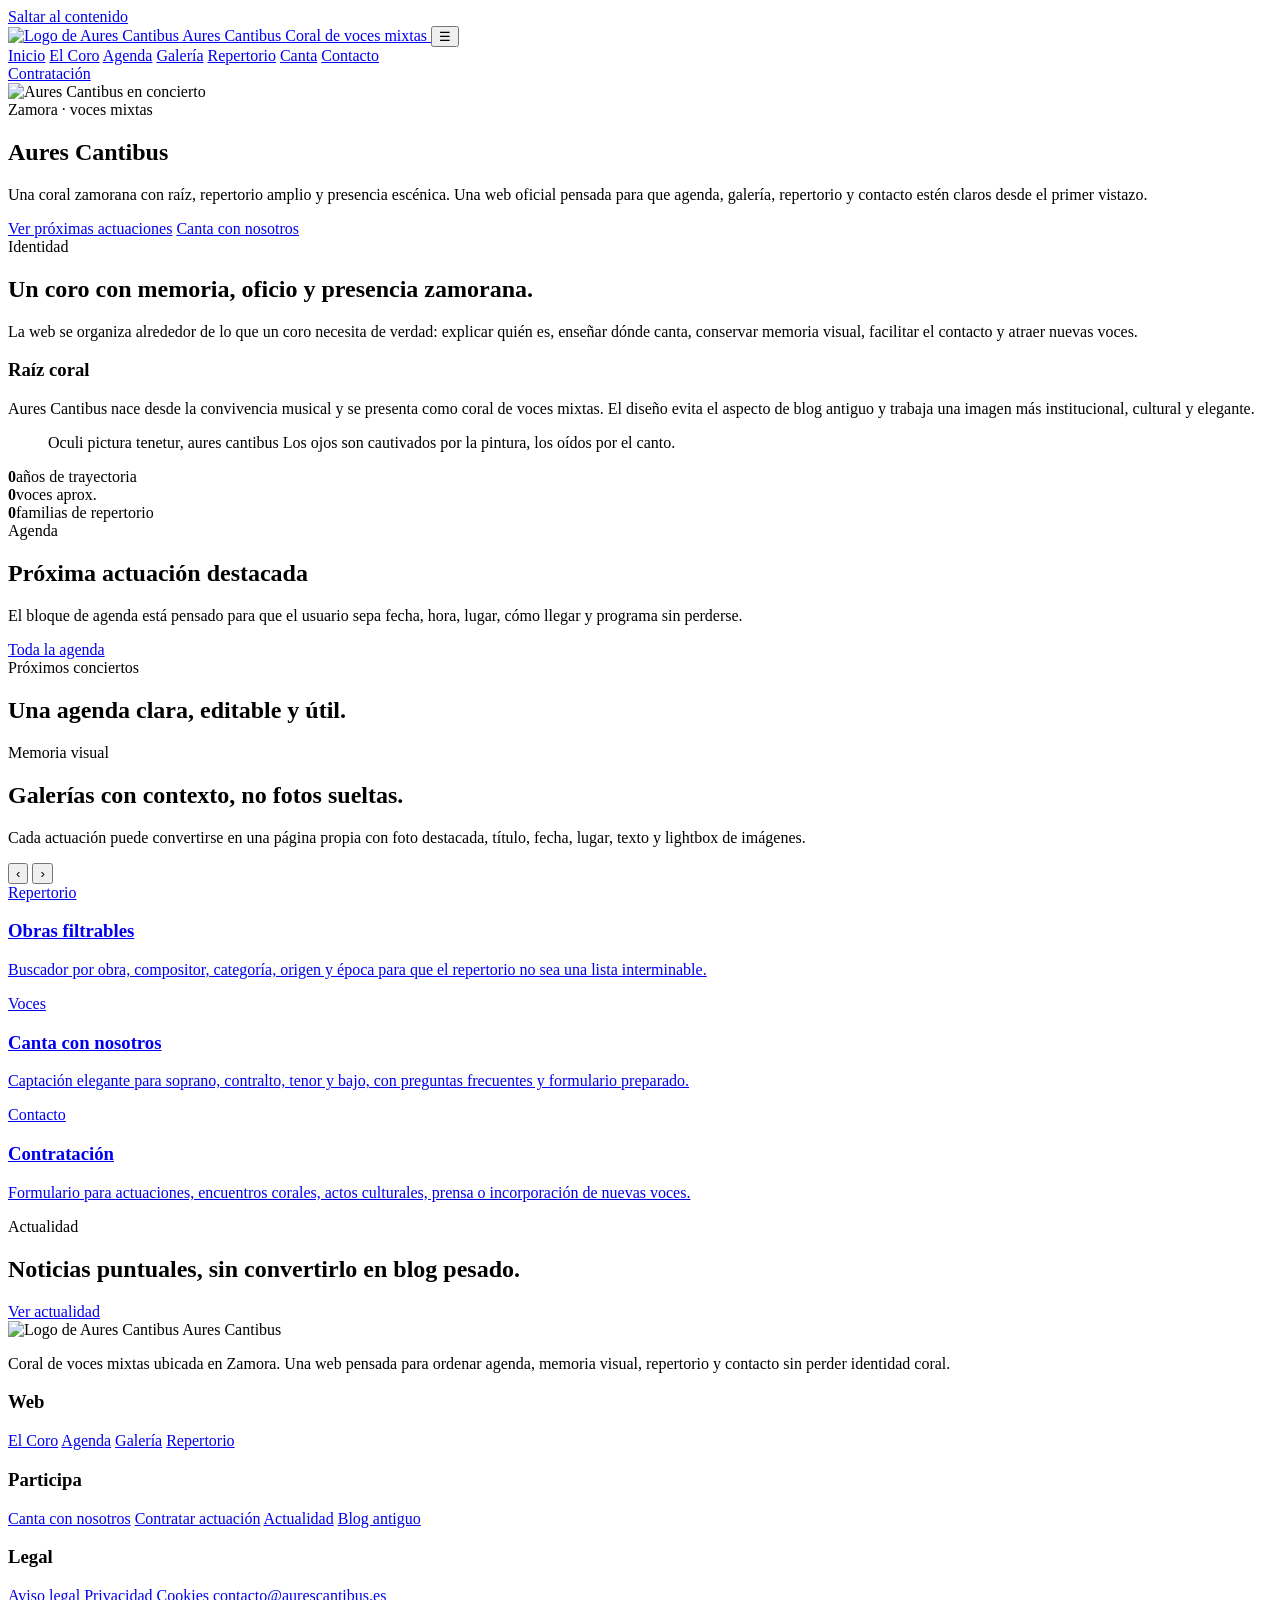
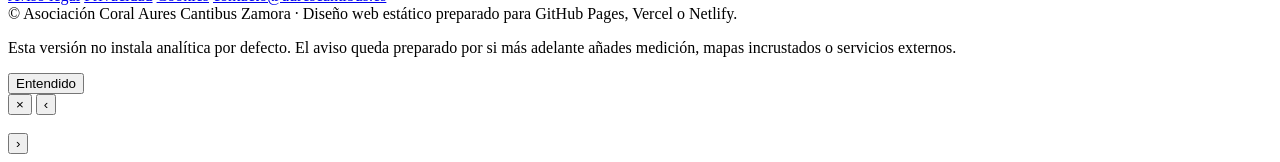
==== index.html @ 497d8a92 "Add files via upload First version" ====
<!doctype html>
<html lang="es">
<head>
  <meta charset="utf-8">
  <meta name="viewport" content="width=device-width, initial-scale=1">
  <title>Aures Cantibus · Coral de voces mixtas en Zamora</title>
  <meta name="description" content="Web oficial de Aures Cantibus, coral de voces mixtas ubicada en Zamora: agenda, galería, repertorio, contacto y nuevas voces.">
  <meta name="theme-color" content="#11100d">
  <meta property="og:title" content="Aures Cantibus · Coral de voces mixtas en Zamora">
  <meta property="og:description" content="Web oficial de Aures Cantibus, coral de voces mixtas ubicada en Zamora: agenda, galería, repertorio, contacto y nuevas voces.">
  <meta property="og:type" content="website">
  <meta property="og:image" content="assets/img/hero-coro.jpg">
  <link rel="icon" href="assets/img/favicon.png">
  <link rel="preconnect" href="https://fonts.googleapis.com">
  <link rel="preconnect" href="https://fonts.gstatic.com" crossorigin>
  <link href="https://fonts.googleapis.com/css2?family=Cormorant+Garamond:wght@500;600;700&family=Inter:wght@400;500;700;800;900&display=swap" rel="stylesheet">
  <link rel="stylesheet" href="assets/css/styles.css">
  
</head>
<body>

<a class="skip-link" href="#main">Saltar al contenido</a>
<header class="site-header ">
  <div class="header-inner">
    <a class="brand" href="index.html" aria-label="Aures Cantibus · Inicio">
      <img class="brand-logo" src="assets/img/logo-aures-cantibus.png" alt="Logo de Aures Cantibus">
      <span>
        <span class="brand-name">Aures Cantibus</span>
        <span class="brand-subtitle">Coral de voces mixtas</span>
      </span>
    </a>
    <button class="nav-toggle" type="button" aria-label="Abrir menú" aria-expanded="false">☰</button>
    <nav class="main-nav" aria-label="Navegación principal">
      <a href="index.html">Inicio</a>
      <a href="el-coro.html">El Coro</a>
      <a href="agenda.html">Agenda</a>
      <a href="galeria.html">Galería</a>
      <a href="repertorio.html">Repertorio</a>
      <a href="canta.html">Canta</a>
      <a href="contacto.html">Contacto</a>
    </nav>
    <a class="header-cta" href="contacto.html">Contratación</a>
  </div>
</header>


<main id="main">
  <section class="home-hero" aria-labelledby="home-title">
    <div class="hero-bg"><img src="assets/img/hero-coro.jpg" alt="Aures Cantibus en concierto"></div>
    <div class="staff-lines" aria-hidden="true"></div>
    <div class="hero-content">
      <span class="hero-kicker">Zamora · voces mixtas</span>
      <h1 class="hero-title" id="home-title">Aures Cantibus</h1>
      <p class="hero-lead">Una coral zamorana con raíz, repertorio amplio y presencia escénica. Una web oficial pensada para que agenda, galería, repertorio y contacto estén claros desde el primer vistazo.</p>
      <div class="hero-actions">
        <a class="btn btn-primary" href="agenda.html">Ver próximas actuaciones</a>
        <a class="btn btn-secondary" href="canta.html">Canta con nosotros</a>
      </div>
    </div>
    <aside class="hero-panel" id="next-event-panel" aria-label="Próxima actuación"></aside>
  </section>

  <section class="section">
    <div class="section-head reveal">
      <div>
        <span class="section-kicker">Identidad</span>
        <h2 class="section-title">Un coro con memoria, oficio y presencia zamorana.</h2>
        <p class="section-lead">La web se organiza alrededor de lo que un coro necesita de verdad: explicar quién es, enseñar dónde canta, conservar memoria visual, facilitar el contacto y atraer nuevas voces.</p>
      </div>
    </div>
    <div class="grid grid-2">
      <div class="card card-pad reveal">
        <h3>Raíz coral</h3>
        <p>Aures Cantibus nace desde la convivencia musical y se presenta como coral de voces mixtas. El diseño evita el aspecto de blog antiguo y trabaja una imagen más institucional, cultural y elegante.</p>
      </div>
      <div class="quote-band reveal">
        <blockquote>
          <span class="latin">Oculi pictura tenetur, aures cantibus</span>
          <span class="translation">Los ojos son cautivados por la pintura, los oídos por el canto.</span>
        </blockquote>
      </div>
    </div>
    <div class="stats reveal" aria-label="Datos destacados">
      <div class="stat"><strong data-count="25" data-prefix="+">0</strong><span>años de trayectoria</span></div>
      <div class="stat"><strong data-count="40">0</strong><span>voces aprox.</span></div>
      <div class="stat"><strong data-count="5">0</strong><span>familias de repertorio</span></div>
    </div>
  </section>

  <section class="section-dark">
    <div class="section">
      <div class="section-head reveal">
        <div>
          <span class="section-kicker">Agenda</span>
          <h2 class="section-title">Próxima actuación destacada</h2>
          <p class="section-lead">El bloque de agenda está pensado para que el usuario sepa fecha, hora, lugar, cómo llegar y programa sin perderse.</p>
        </div>
        <a class="btn btn-secondary" href="agenda.html">Toda la agenda</a>
      </div>
      <article class="card feature-event reveal" id="home-feature-event"></article>
    </div>
  </section>

  <section class="section">
    <div class="section-head reveal">
      <div>
        <span class="section-kicker">Próximos conciertos</span>
        <h2 class="section-title">Una agenda clara, editable y útil.</h2>
      </div>
    </div>
    <div class="grid grid-2" id="events-home"></div>
  </section>

  <section class="section section-tight">
    <div class="section-head reveal">
      <div>
        <span class="section-kicker">Memoria visual</span>
        <h2 class="section-title">Galerías con contexto, no fotos sueltas.</h2>
        <p class="section-lead">Cada actuación puede convertirse en una página propia con foto destacada, título, fecha, lugar, texto y lightbox de imágenes.</p>
      </div>
      <div class="carousel-actions">
        <button class="carousel-btn" data-carousel-prev aria-label="Galerías anteriores">‹</button>
        <button class="carousel-btn" data-carousel-next aria-label="Galerías siguientes">›</button>
      </div>
    </div>
    <div class="carousel-shell">
      <div class="carousel-track" id="gallery-home"></div>
    </div>
  </section>

  <section class="section">
    <div class="grid grid-3">
      <a class="card card-pad reveal" href="repertorio.html">
        <span class="card-kicker">Repertorio</span>
        <h3>Obras filtrables</h3>
        <p>Buscador por obra, compositor, categoría, origen y época para que el repertorio no sea una lista interminable.</p>
      </a>
      <a class="card card-pad reveal" href="canta.html">
        <span class="card-kicker">Voces</span>
        <h3>Canta con nosotros</h3>
        <p>Captación elegante para soprano, contralto, tenor y bajo, con preguntas frecuentes y formulario preparado.</p>
      </a>
      <a class="card card-pad reveal" href="contacto.html">
        <span class="card-kicker">Contacto</span>
        <h3>Contratación</h3>
        <p>Formulario para actuaciones, encuentros corales, actos culturales, prensa o incorporación de nuevas voces.</p>
      </a>
    </div>
  </section>

  <section class="section section-tight">
    <div class="section-head reveal">
      <div>
        <span class="section-kicker">Actualidad</span>
        <h2 class="section-title">Noticias puntuales, sin convertirlo en blog pesado.</h2>
      </div>
      <a class="btn btn-line" href="actualidad.html">Ver actualidad</a>
    </div>
    <div class="grid grid-2" id="news-home"></div>
  </section>
</main>


<footer class="site-footer">
  <div class="footer-inner">
    <div class="footer-grid">
      <div class="footer-col">
        <img class="footer-logo" src="assets/img/logo-aures-cantibus.png" alt="Logo de Aures Cantibus">
        <span class="footer-title">Aures Cantibus</span>
        <p class="footer-text">Coral de voces mixtas ubicada en Zamora. Una web pensada para ordenar agenda, memoria visual, repertorio y contacto sin perder identidad coral.</p>
      </div>
      <div class="footer-col">
        <h3>Web</h3>
        <a href="el-coro.html">El Coro</a>
        <a href="agenda.html">Agenda</a>
        <a href="galeria.html">Galería</a>
        <a href="repertorio.html">Repertorio</a>
      </div>
      <div class="footer-col">
        <h3>Participa</h3>
        <a href="canta.html">Canta con nosotros</a>
        <a href="contacto.html">Contratar actuación</a>
        <a href="actualidad.html">Actualidad</a>
        <a href="https://aurescantibuszamora.blogspot.com/" target="_blank" rel="noopener">Blog antiguo</a>
      </div>
      <div class="footer-col">
        <h3>Legal</h3>
        <a href="aviso-legal.html">Aviso legal</a>
        <a href="privacidad.html">Privacidad</a>
        <a href="cookies.html">Cookies</a>
        <a data-contact-email href="mailto:contacto@aurescantibus.es">contacto@aurescantibus.es</a>
      </div>
    </div>
    <div class="footer-bottom">
      <span>© <span data-year></span> <span data-site="legalOwner">Asociación Coral Aures Cantibus</span></span>
      <span>Zamora · Diseño web estático preparado para GitHub Pages, Vercel o Netlify.</span>
    </div>
  </div>
</footer>

<div class="cookie-banner" id="cookie-banner" role="dialog" aria-live="polite" aria-label="Aviso de cookies">
  <p>Esta versión no instala analítica por defecto. El aviso queda preparado por si más adelante añades medición, mapas incrustados o servicios externos.</p>
  <button class="btn btn-small btn-cream" id="cookie-accept" type="button">Entendido</button>
</div>

<div class="lightbox" id="lightbox" aria-hidden="true">
  <button class="lightbox-close" id="lightbox-close" aria-label="Cerrar galería">×</button>
  <button class="lightbox-prev" id="lightbox-prev" aria-label="Foto anterior">‹</button>
  <div>
    <img class="lightbox-img" id="lightbox-img" src="" alt="">
    <div class="lightbox-caption" id="lightbox-caption"></div>
  </div>
  <button class="lightbox-next" id="lightbox-next" aria-label="Foto siguiente">›</button>
</div>
<script src="assets/js/data.js"></script>
<script src="assets/js/main.js"></script>

</body>
</html>
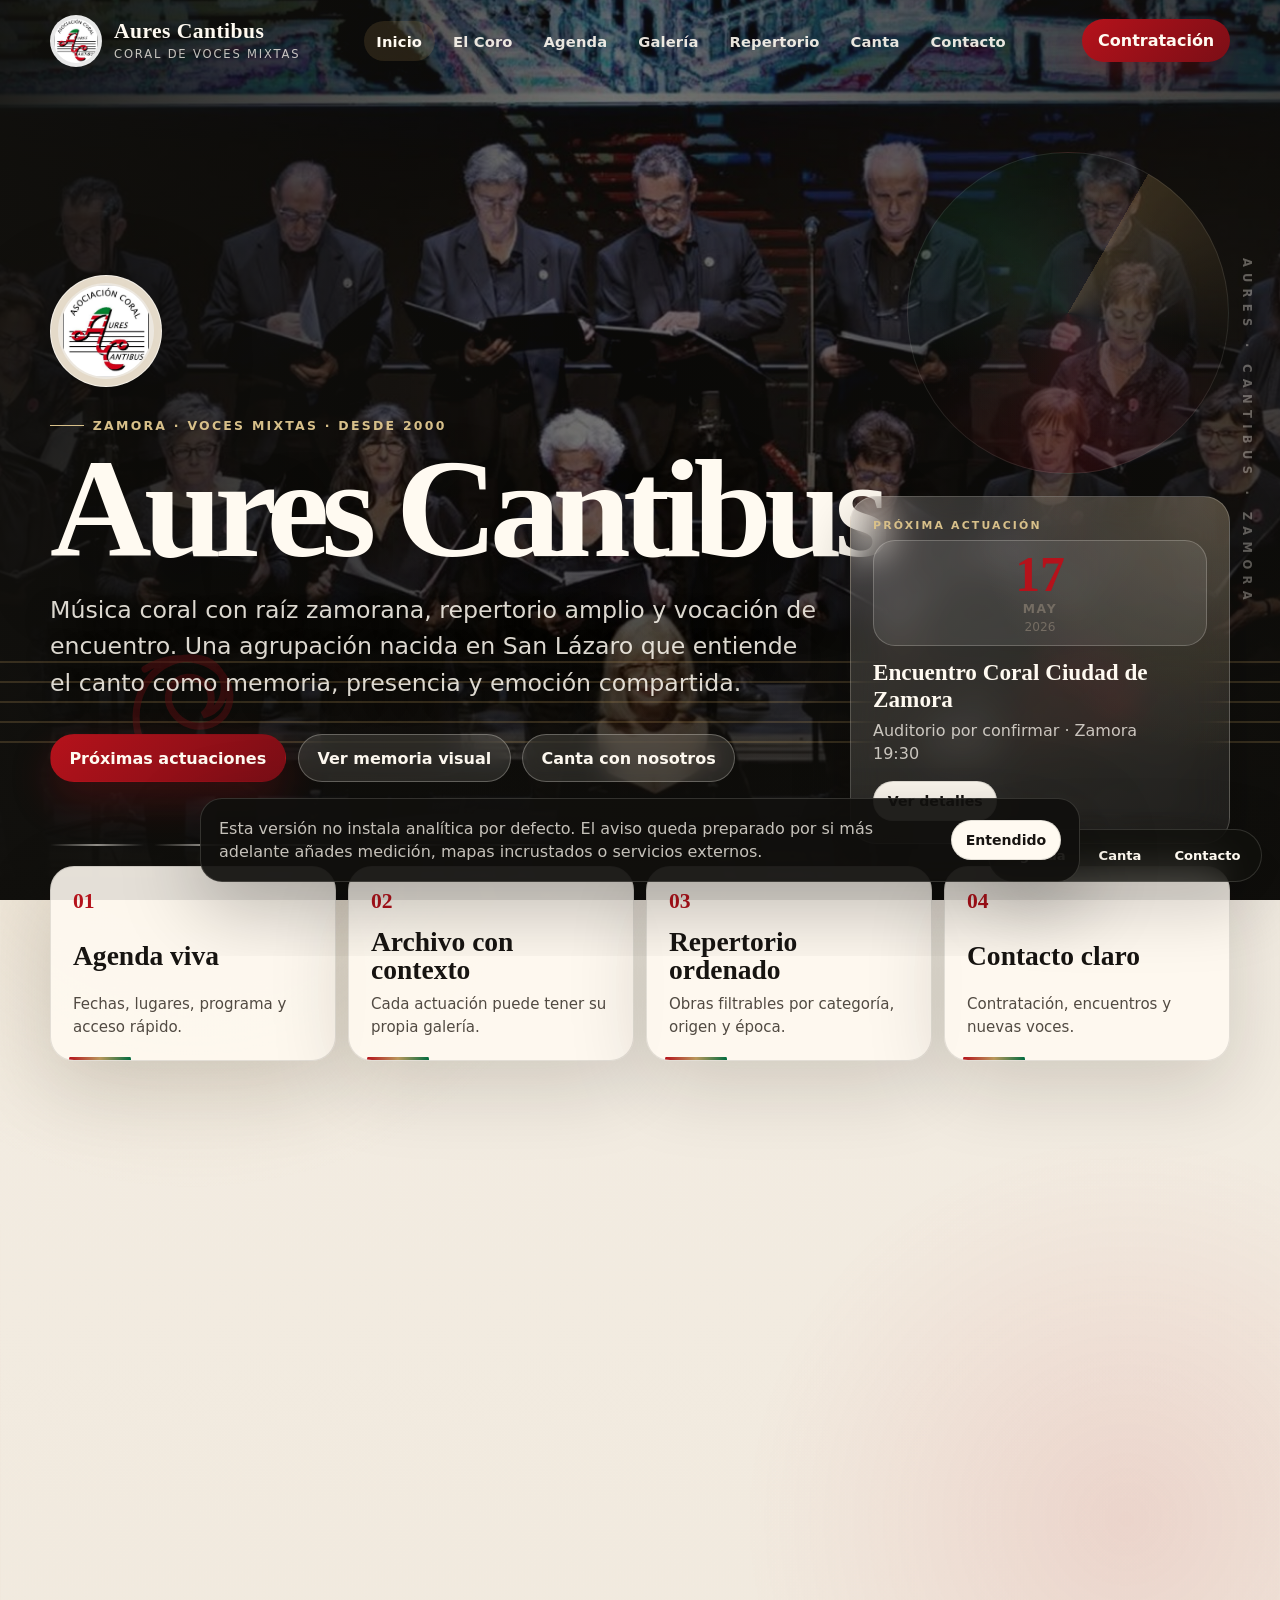
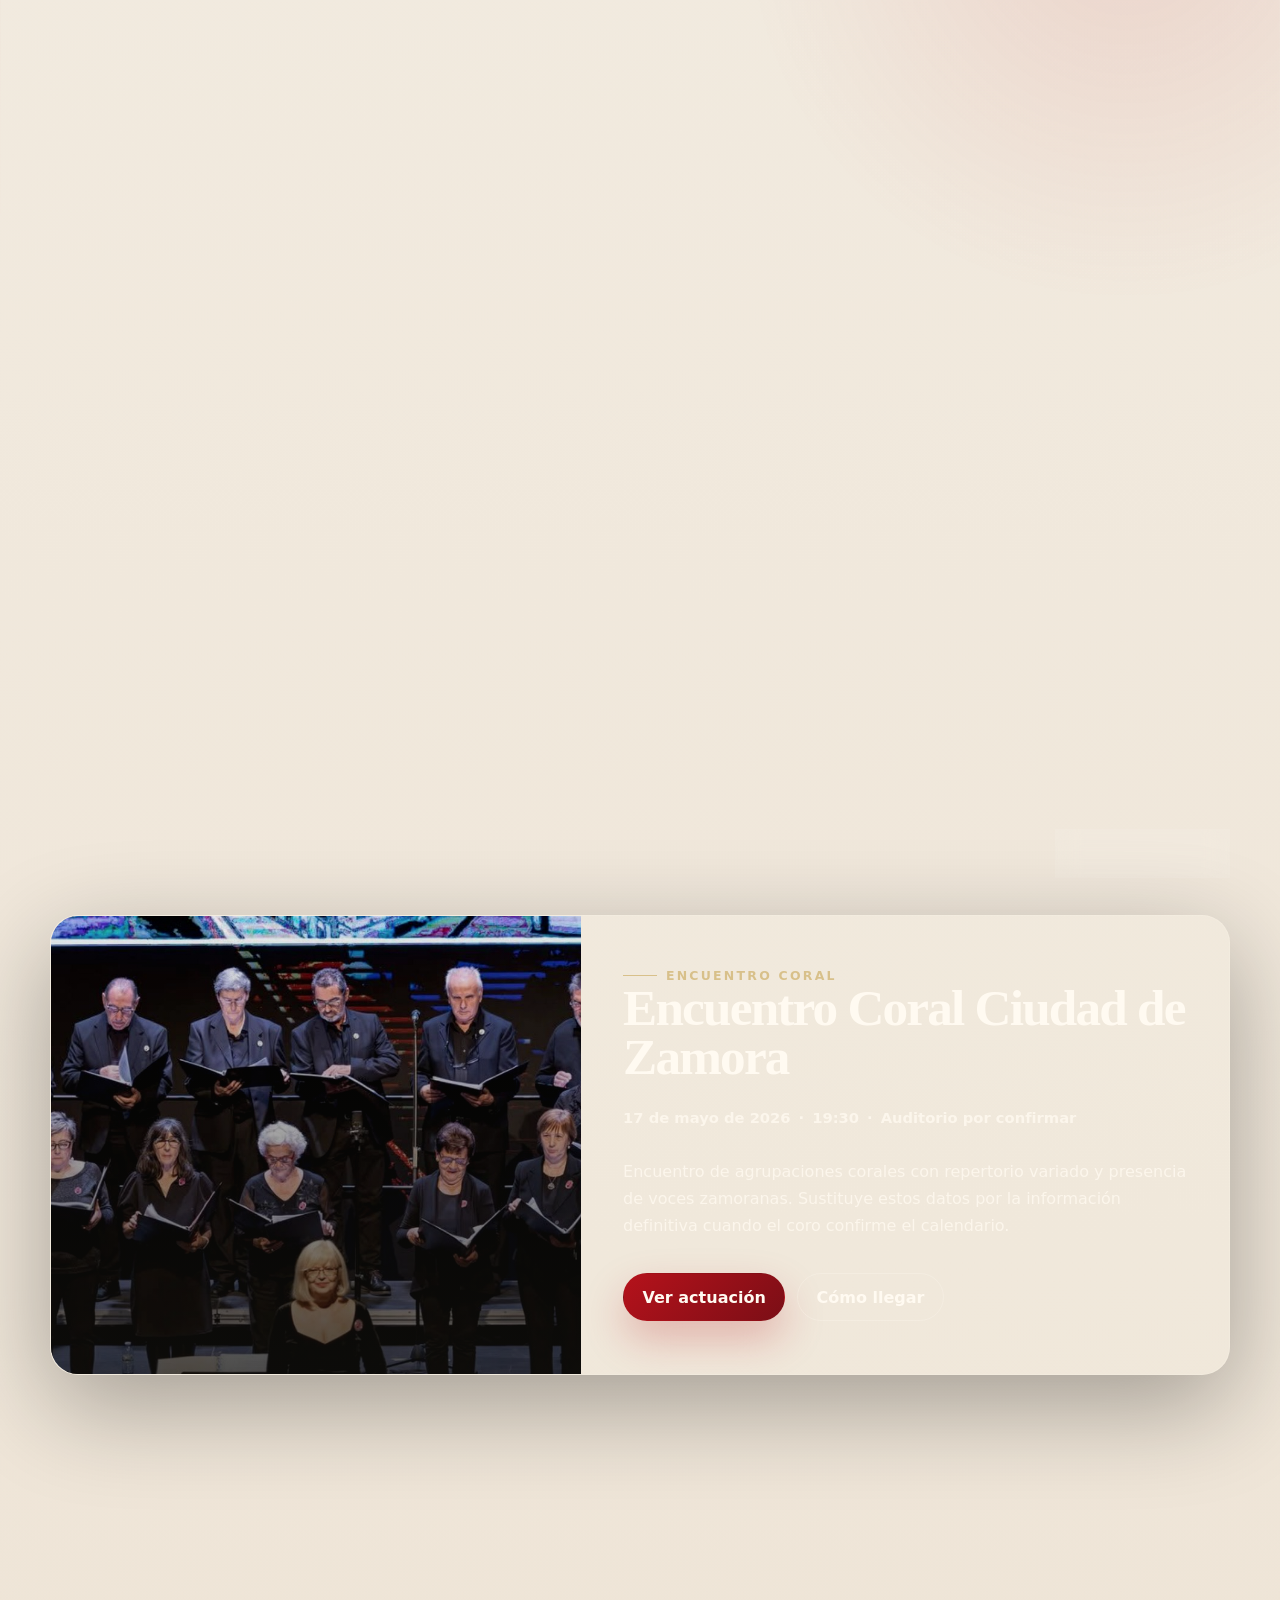
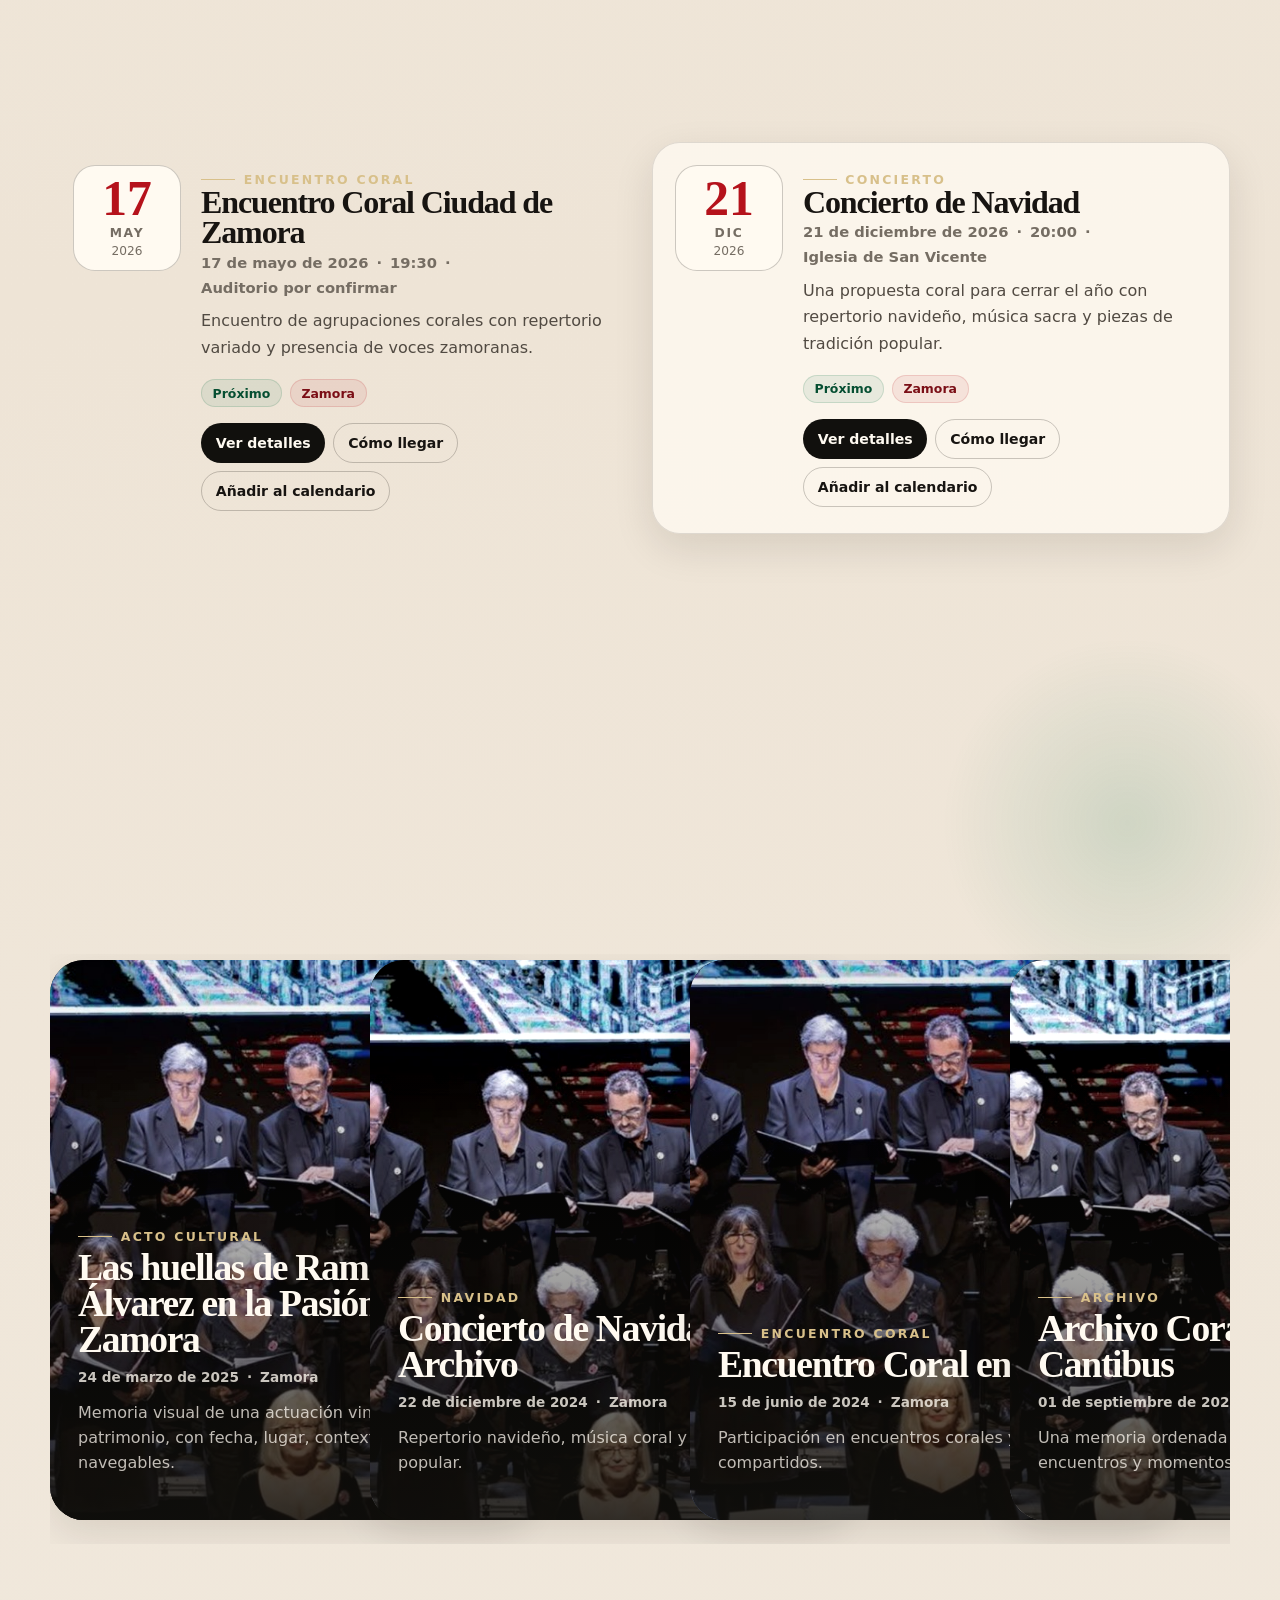
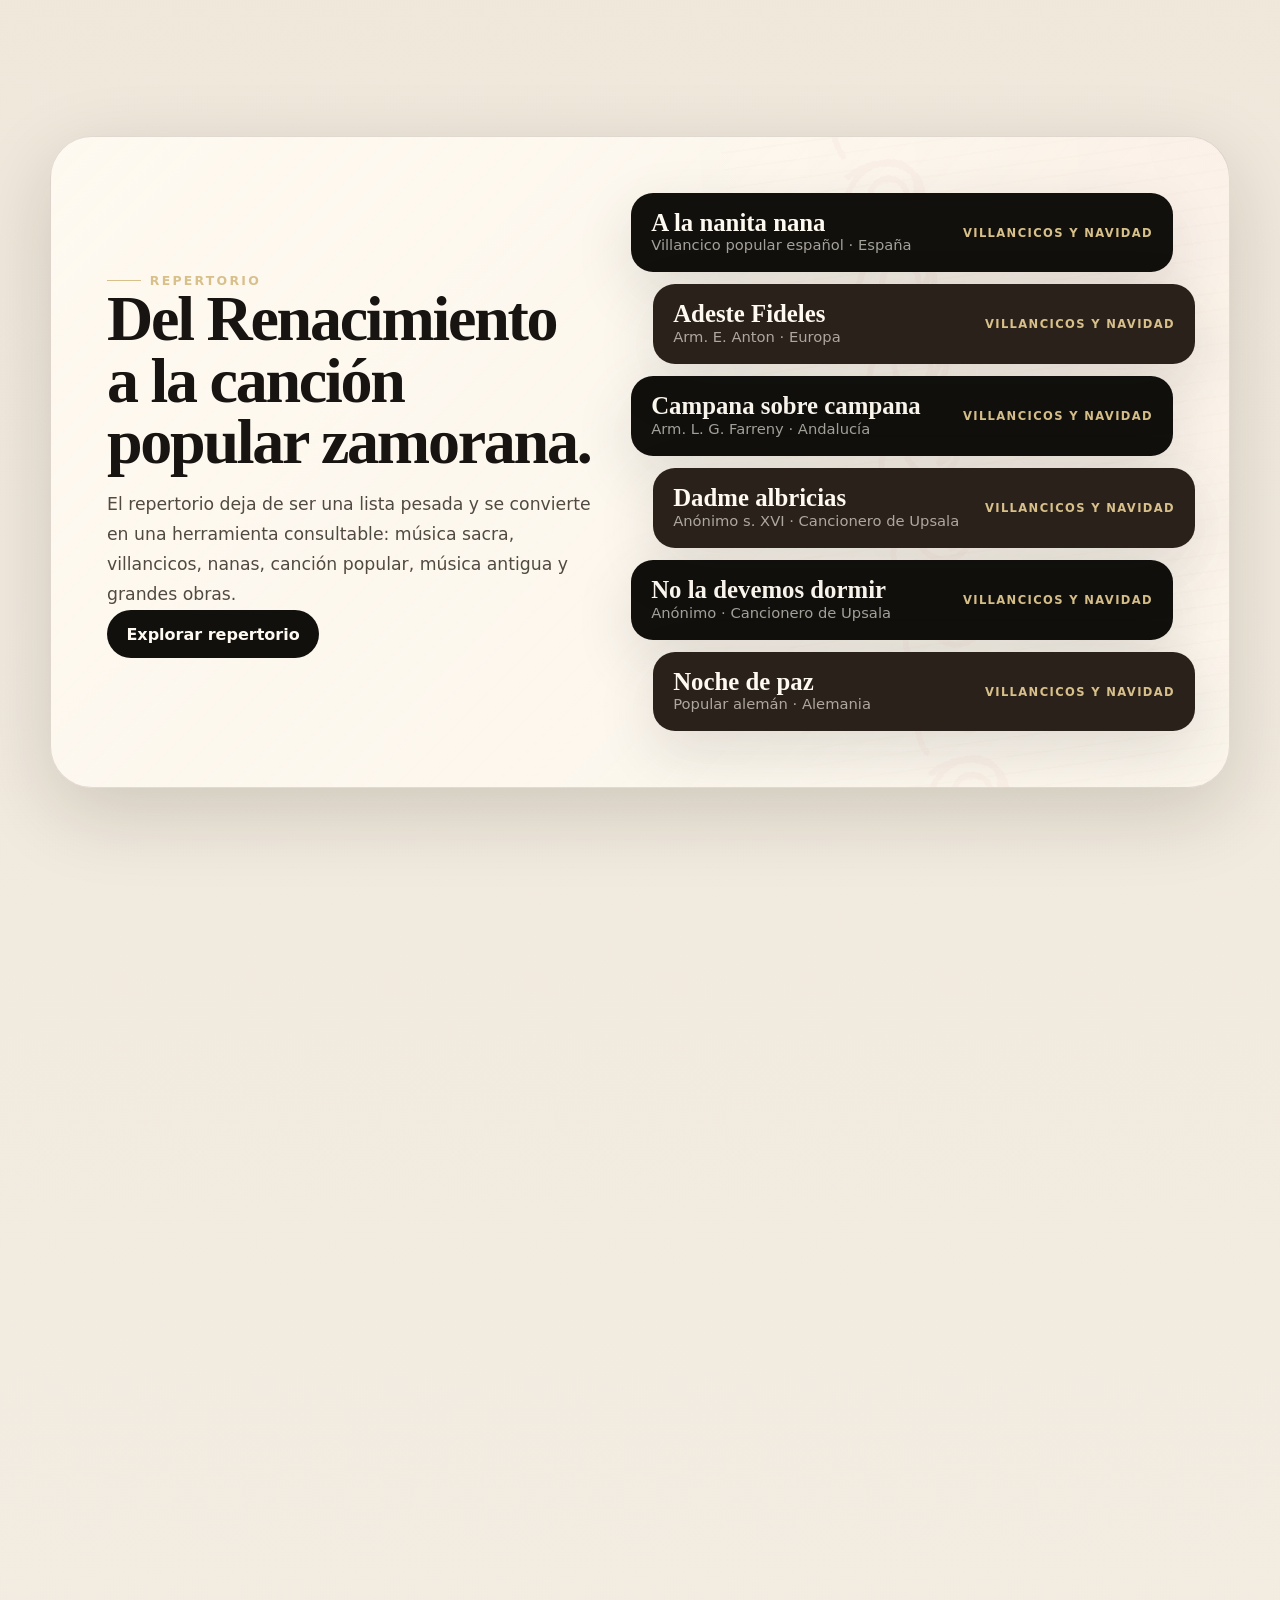
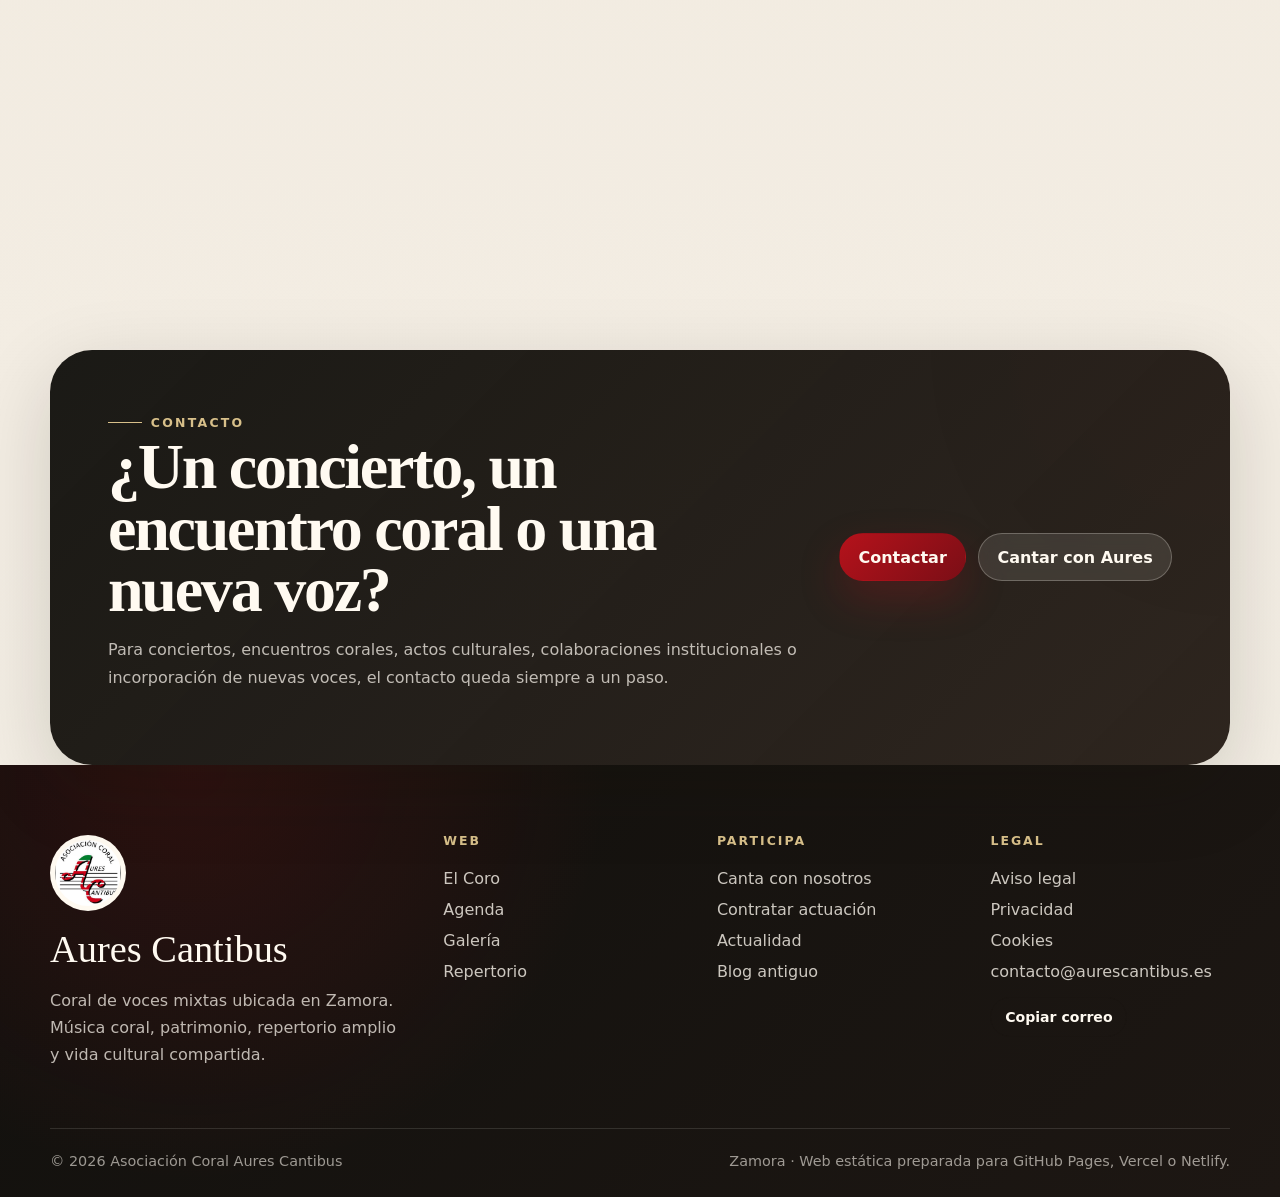
==== commit 7113bfaa: "version2" ====
--- a/index.html
+++ b/index.html
@@ -4,10 +4,10 @@
   <meta charset="utf-8">
   <meta name="viewport" content="width=device-width, initial-scale=1">
   <title>Aures Cantibus · Coral de voces mixtas en Zamora</title>
-  <meta name="description" content="Web oficial de Aures Cantibus, coral de voces mixtas ubicada en Zamora: agenda, galería, repertorio, contacto y nuevas voces.">
+  <meta name="description" content="Web oficial de Aures Cantibus, coral de voces mixtas de Zamora: agenda, galería, repertorio, contacto y nuevas voces.">
   <meta name="theme-color" content="#11100d">
   <meta property="og:title" content="Aures Cantibus · Coral de voces mixtas en Zamora">
-  <meta property="og:description" content="Web oficial de Aures Cantibus, coral de voces mixtas ubicada en Zamora: agenda, galería, repertorio, contacto y nuevas voces.">
+  <meta property="og:description" content="Agenda, galería, repertorio y contacto de Aures Cantibus, coral zamorana de voces mixtas.">
   <meta property="og:type" content="website">
   <meta property="og:image" content="assets/img/hero-coro.jpg">
   <link rel="icon" href="assets/img/favicon.png">
@@ -15,12 +15,14 @@
   <link rel="preconnect" href="https://fonts.gstatic.com" crossorigin>
   <link href="https://fonts.googleapis.com/css2?family=Cormorant+Garamond:wght@500;600;700&family=Inter:wght@400;500;700;800;900&display=swap" rel="stylesheet">
   <link rel="stylesheet" href="assets/css/styles.css">
-  
 </head>
 <body>
 
 <a class="skip-link" href="#main">Saltar al contenido</a>
-<header class="site-header ">
+<div class="scroll-progress" aria-hidden="true"><span></span></div>
+<div class="ambient-spotlight" aria-hidden="true"></div>
+
+<header class="site-header">
   <div class="header-inner">
     <a class="brand" href="index.html" aria-label="Aures Cantibus · Inicio">
       <img class="brand-logo" src="assets/img/logo-aures-cantibus.png" alt="Logo de Aures Cantibus">
@@ -39,127 +41,185 @@
       <a href="canta.html">Canta</a>
       <a href="contacto.html">Contacto</a>
     </nav>
-    <a class="header-cta" href="contacto.html">Contratación</a>
+    <a class="header-cta magnetic" href="contacto.html">Contratación</a>
   </div>
 </header>
 
-
 <main id="main">
-  <section class="home-hero" aria-labelledby="home-title">
+  <section class="home-hero hero-premium" aria-labelledby="home-title">
     <div class="hero-bg"><img src="assets/img/hero-coro.jpg" alt="Aures Cantibus en concierto"></div>
     <div class="staff-lines" aria-hidden="true"></div>
-    <div class="hero-content">
-      <span class="hero-kicker">Zamora · voces mixtas</span>
+    <div class="hero-score-float" aria-hidden="true">
+      <span></span><span></span><span></span><span></span><span></span>
+    </div>
+
+    <div class="hero-content hero-editorial reveal">
+      <div class="hero-seal" aria-hidden="true">
+        <img src="assets/img/logo-aures-cantibus.png" alt="">
+      </div>
+      <span class="hero-kicker">Zamora · voces mixtas · desde 2000</span>
       <h1 class="hero-title" id="home-title">Aures Cantibus</h1>
-      <p class="hero-lead">Una coral zamorana con raíz, repertorio amplio y presencia escénica. Una web oficial pensada para que agenda, galería, repertorio y contacto estén claros desde el primer vistazo.</p>
+      <p class="hero-lead">Música coral con raíz zamorana, repertorio amplio y vocación de encuentro. Una agrupación nacida en San Lázaro que entiende el canto como memoria, presencia y emoción compartida.</p>
       <div class="hero-actions">
-        <a class="btn btn-primary" href="agenda.html">Ver próximas actuaciones</a>
-        <a class="btn btn-secondary" href="canta.html">Canta con nosotros</a>
-      </div>
-    </div>
-    <aside class="hero-panel" id="next-event-panel" aria-label="Próxima actuación"></aside>
-  </section>
-
-  <section class="section">
-    <div class="section-head reveal">
-      <div>
+        <a class="btn btn-primary magnetic" href="agenda.html">Próximas actuaciones</a>
+        <a class="btn btn-secondary magnetic" href="galeria.html">Ver memoria visual</a>
+        <a class="btn btn-secondary magnetic" href="canta.html">Canta con nosotros</a>
+      </div>
+    </div>
+
+    <aside class="hero-panel next-event-premium" id="next-event-panel" aria-label="Próxima actuación"></aside>
+  </section>
+
+  <section class="signal-strip" aria-label="Accesos principales">
+    <a class="signal-card reveal" href="agenda.html">
+      <span class="signal-number">01</span>
+      <strong>Agenda viva</strong>
+      <em>Fechas, lugares, programa y acceso rápido.</em>
+    </a>
+    <a class="signal-card reveal" href="galeria.html">
+      <span class="signal-number">02</span>
+      <strong>Archivo con contexto</strong>
+      <em>Cada actuación puede tener su propia galería.</em>
+    </a>
+    <a class="signal-card reveal" href="repertorio.html">
+      <span class="signal-number">03</span>
+      <strong>Repertorio ordenado</strong>
+      <em>Obras filtrables por categoría, origen y época.</em>
+    </a>
+    <a class="signal-card reveal" href="contacto.html">
+      <span class="signal-number">04</span>
+      <strong>Contacto claro</strong>
+      <em>Contratación, encuentros y nuevas voces.</em>
+    </a>
+  </section>
+
+  <section class="section manifesto-section">
+    <div class="manifesto-grid">
+      <div class="manifesto-copy reveal">
         <span class="section-kicker">Identidad</span>
-        <h2 class="section-title">Un coro con memoria, oficio y presencia zamorana.</h2>
-        <p class="section-lead">La web se organiza alrededor de lo que un coro necesita de verdad: explicar quién es, enseñar dónde canta, conservar memoria visual, facilitar el contacto y atraer nuevas voces.</p>
-      </div>
-    </div>
-    <div class="grid grid-2">
-      <div class="card card-pad reveal">
-        <h3>Raíz coral</h3>
-        <p>Aures Cantibus nace desde la convivencia musical y se presenta como coral de voces mixtas. El diseño evita el aspecto de blog antiguo y trabaja una imagen más institucional, cultural y elegante.</p>
-      </div>
-      <div class="quote-band reveal">
-        <blockquote>
-          <span class="latin">Oculi pictura tenetur, aures cantibus</span>
-          <span class="translation">Los ojos son cautivados por la pintura, los oídos por el canto.</span>
-        </blockquote>
-      </div>
-    </div>
-    <div class="stats reveal" aria-label="Datos destacados">
+        <h2 class="section-title">Un coro que no necesita ruido para tener presencia.</h2>
+        <p class="section-lead">La identidad visual se apoya en una estética de escenario, partitura y patrimonio: tonos oscuros, marfil, rojo coral y dorado envejecido para transmitir una presencia musical sobria, cultural y reconocible.</p>
+        <div class="quote-band quote-band-premium">
+          <blockquote>
+            <span class="latin">Oculi pictura tenetur, aures cantibus</span>
+            <span class="translation">Los ojos son cautivados por la pintura, los oídos por el canto.</span>
+          </blockquote>
+        </div>
+      </div>
+      <div class="manifesto-card reveal">
+        <img src="assets/img/logo-aures-cantibus.png" alt="Logo de Aures Cantibus">
+        <div>
+          <span class="card-kicker">Asociación Coral</span>
+          <h3>Aures Cantibus</h3>
+          <p>Coral de voces mixtas ubicada en la ciudad de Zamora, con trayectoria desde comienzos del año 2000 y repertorio abierto a música sacra, popular, navideña, antigua y grandes obras corales.</p>
+        </div>
+      </div>
+    </div>
+    <div class="stats stats-premium reveal" aria-label="Datos destacados">
       <div class="stat"><strong data-count="25" data-prefix="+">0</strong><span>años de trayectoria</span></div>
       <div class="stat"><strong data-count="40">0</strong><span>voces aprox.</span></div>
-      <div class="stat"><strong data-count="5">0</strong><span>familias de repertorio</span></div>
-    </div>
-  </section>
-
-  <section class="section-dark">
+      <div class="stat"><strong data-count="6">0</strong><span>familias de repertorio</span></div>
+    </div>
+  </section>
+
+  <section class="section-dark section-performance">
     <div class="section">
       <div class="section-head reveal">
         <div>
           <span class="section-kicker">Agenda</span>
-          <h2 class="section-title">Próxima actuación destacada</h2>
-          <p class="section-lead">El bloque de agenda está pensado para que el usuario sepa fecha, hora, lugar, cómo llegar y programa sin perderse.</p>
+          <h2 class="section-title">La próxima cita, tratada como cartel de concierto.</h2>
+          <p class="section-lead">Fecha, hora, lugar, contexto, mapa y calendario. Todo en una pieza visual clara, sin obligar al usuario a buscar la información importante.</p>
         </div>
-        <a class="btn btn-secondary" href="agenda.html">Toda la agenda</a>
-      </div>
-      <article class="card feature-event reveal" id="home-feature-event"></article>
-    </div>
-  </section>
-
-  <section class="section">
+        <a class="btn btn-secondary magnetic" href="agenda.html">Toda la agenda</a>
+      </div>
+      <article class="card feature-event feature-event-premium reveal" id="home-feature-event"></article>
+    </div>
+  </section>
+
+  <section class="section section-tight">
     <div class="section-head reveal">
       <div>
         <span class="section-kicker">Próximos conciertos</span>
-        <h2 class="section-title">Una agenda clara, editable y útil.</h2>
-      </div>
-    </div>
-    <div class="grid grid-2" id="events-home"></div>
-  </section>
-
-  <section class="section section-tight">
+        <h2 class="section-title">Agenda visual, no lista administrativa.</h2>
+      </div>
+    </div>
+    <div class="grid grid-2 event-grid-premium" id="events-home"></div>
+  </section>
+
+  <section class="section gallery-stage">
     <div class="section-head reveal">
       <div>
         <span class="section-kicker">Memoria visual</span>
-        <h2 class="section-title">Galerías con contexto, no fotos sueltas.</h2>
-        <p class="section-lead">Cada actuación puede convertirse en una página propia con foto destacada, título, fecha, lugar, texto y lightbox de imágenes.</p>
+        <h2 class="section-title">Galerías que funcionan como archivo cultural.</h2>
+        <p class="section-lead">La portada muestra actuaciones destacadas; al entrar, cada galería conserva fecha, lugar, contexto y fotografías navegables en lightbox.</p>
       </div>
       <div class="carousel-actions">
         <button class="carousel-btn" data-carousel-prev aria-label="Galerías anteriores">‹</button>
         <button class="carousel-btn" data-carousel-next aria-label="Galerías siguientes">›</button>
       </div>
     </div>
-    <div class="carousel-shell">
+    <div class="carousel-shell carousel-premium">
       <div class="carousel-track" id="gallery-home"></div>
     </div>
   </section>
 
-  <section class="section">
-    <div class="grid grid-3">
-      <a class="card card-pad reveal" href="repertorio.html">
-        <span class="card-kicker">Repertorio</span>
-        <h3>Obras filtrables</h3>
-        <p>Buscador por obra, compositor, categoría, origen y época para que el repertorio no sea una lista interminable.</p>
-      </a>
-      <a class="card card-pad reveal" href="canta.html">
-        <span class="card-kicker">Voces</span>
-        <h3>Canta con nosotros</h3>
-        <p>Captación elegante para soprano, contralto, tenor y bajo, con preguntas frecuentes y formulario preparado.</p>
-      </a>
-      <a class="card card-pad reveal" href="contacto.html">
-        <span class="card-kicker">Contacto</span>
-        <h3>Contratación</h3>
-        <p>Formulario para actuaciones, encuentros corales, actos culturales, prensa o incorporación de nuevas voces.</p>
-      </a>
+  <section class="section repertoire-showcase">
+    <div class="repertoire-showcase-card reveal">
+      <div>
+        <span class="section-kicker">Repertorio</span>
+        <h2 class="section-title">Del Renacimiento a la canción popular zamorana.</h2>
+        <p class="section-lead">El repertorio deja de ser una lista pesada y se convierte en una herramienta consultable: música sacra, villancicos, nanas, canción popular, música antigua y grandes obras.</p>
+        <a class="btn btn-dark magnetic" href="repertorio.html">Explorar repertorio</a>
+      </div>
+      <div class="score-browser" id="repertoire-spotlight" aria-label="Obras destacadas"></div>
     </div>
   </section>
 
   <section class="section section-tight">
     <div class="section-head reveal">
       <div>
+        <span class="section-kicker">Nuevas voces</span>
+        <h2 class="section-title">Una llamada elegante a formar parte del coro.</h2>
+      </div>
+      <a class="btn btn-line magnetic" href="canta.html">Quiero información</a>
+    </div>
+    <div class="grid grid-4">
+      <article class="voice-card reveal" data-letter="S"><h3>Soprano</h3><p>Claridad, línea melódica y brillo superior en el tejido coral.</p></article>
+      <article class="voice-card reveal" data-letter="C"><h3>Contralto</h3><p>Color, soporte armónico y profundidad expresiva.</p></article>
+      <article class="voice-card reveal" data-letter="T"><h3>Tenor</h3><p>Proyección, tensión melódica y puente entre planos.</p></article>
+      <article class="voice-card reveal" data-letter="B"><h3>Bajo</h3><p>Base, gravedad y estabilidad del conjunto.</p></article>
+    </div>
+  </section>
+
+  <section class="section section-tight">
+    <div class="section-head reveal">
+      <div>
         <span class="section-kicker">Actualidad</span>
-        <h2 class="section-title">Noticias puntuales, sin convertirlo en blog pesado.</h2>
-      </div>
-      <a class="btn btn-line" href="actualidad.html">Ver actualidad</a>
+        <h2 class="section-title">Anuncios puntuales, bien editados.</h2>
+      </div>
+      <a class="btn btn-line magnetic" href="actualidad.html">Ver actualidad</a>
     </div>
     <div class="grid grid-2" id="news-home"></div>
   </section>
+
+  <section class="section final-cta reveal">
+    <div>
+      <span class="section-kicker">Contacto</span>
+      <h2>¿Un concierto, un encuentro coral o una nueva voz?</h2>
+      <p>Para conciertos, encuentros corales, actos culturales, colaboraciones institucionales o incorporación de nuevas voces, el contacto queda siempre a un paso.</p>
+    </div>
+    <div class="hero-actions">
+      <a class="btn btn-primary magnetic" href="contacto.html">Contactar</a>
+      <a class="btn btn-secondary magnetic" href="canta.html">Cantar con Aures</a>
+    </div>
+  </section>
 </main>
 
+<nav class="floating-actions" aria-label="Accesos rápidos">
+  <a href="agenda.html">Agenda</a>
+  <a href="canta.html">Canta</a>
+  <a href="contacto.html">Contacto</a>
+</nav>
 
 <footer class="site-footer">
   <div class="footer-inner">
@@ -167,7 +227,7 @@
       <div class="footer-col">
         <img class="footer-logo" src="assets/img/logo-aures-cantibus.png" alt="Logo de Aures Cantibus">
         <span class="footer-title">Aures Cantibus</span>
-        <p class="footer-text">Coral de voces mixtas ubicada en Zamora. Una web pensada para ordenar agenda, memoria visual, repertorio y contacto sin perder identidad coral.</p>
+        <p class="footer-text">Coral de voces mixtas ubicada en Zamora. Música coral, patrimonio, repertorio amplio y vida cultural compartida.</p>
       </div>
       <div class="footer-col">
         <h3>Web</h3>
@@ -193,7 +253,7 @@
     </div>
     <div class="footer-bottom">
       <span>© <span data-year></span> <span data-site="legalOwner">Asociación Coral Aures Cantibus</span></span>
-      <span>Zamora · Diseño web estático preparado para GitHub Pages, Vercel o Netlify.</span>
+      <span>Zamora · Web estática preparada para GitHub Pages, Vercel o Netlify.</span>
     </div>
   </div>
 </footer>
@@ -214,6 +274,5 @@
 </div>
 <script src="assets/js/data.js"></script>
 <script src="assets/js/main.js"></script>
-
 </body>
 </html>
--- a/assets/css/styles.css
+++ b/assets/css/styles.css
@@ -0,0 +1,1400 @@
+/*
+  AURES CANTIBUS · Sistema visual
+  ---------------------------------------------------------------------------
+  Web estática, sofisticada y fácil de mantener.
+  Estética: coral zamorana, sobria, patrimonial, con movimiento moderno.
+*/
+
+:root {
+  --bg: #f4efe6;
+  --bg-2: #fffaf1;
+  --ink: #171411;
+  --ink-soft: #514a42;
+  --muted: #756d63;
+  --line: rgba(23, 20, 17, .13);
+  --line-strong: rgba(23, 20, 17, .22);
+  --red: #b5121b;
+  --red-dark: #7b0e16;
+  --green: #006b3f;
+  --gold: #b9975b;
+  --gold-2: #d8c08a;
+  --dark: #11100d;
+  --dark-2: #1e1a16;
+  --white: #ffffff;
+  --shadow: 0 24px 80px rgba(25, 18, 9, .16);
+  --shadow-soft: 0 14px 40px rgba(25, 18, 9, .11);
+  --radius: 28px;
+  --radius-sm: 16px;
+  --container: min(1180px, calc(100vw - 40px));
+  --serif: "Cormorant Garamond", "Libre Baskerville", Georgia, serif;
+  --sans: Inter, ui-sans-serif, system-ui, -apple-system, BlinkMacSystemFont, "Segoe UI", sans-serif;
+}
+
+* { box-sizing: border-box; }
+html { scroll-behavior: smooth; }
+body {
+  margin: 0;
+  font-family: var(--sans);
+  color: var(--ink);
+  background:
+    radial-gradient(circle at 15% 10%, rgba(185,151,91,.18), transparent 27rem),
+    radial-gradient(circle at 88% 20%, rgba(181,18,27,.10), transparent 24rem),
+    linear-gradient(180deg, var(--bg), #eee4d6 46%, var(--bg));
+  overflow-x: hidden;
+  text-rendering: optimizeLegibility;
+}
+
+body::before {
+  content: "";
+  position: fixed;
+  inset: 0;
+  pointer-events: none;
+  z-index: -1;
+  background-image:
+    linear-gradient(rgba(17,16,13,.032) 1px, transparent 1px),
+    linear-gradient(90deg, rgba(17,16,13,.027) 1px, transparent 1px);
+  background-size: 64px 64px;
+  mask-image: linear-gradient(to bottom, rgba(0,0,0,.5), rgba(0,0,0,.18));
+}
+
+a { color: inherit; text-decoration: none; }
+img { max-width: 100%; display: block; }
+button, input, select, textarea { font: inherit; }
+button { border: 0; cursor: pointer; }
+::selection { background: rgba(181, 18, 27, .18); }
+
+.skip-link {
+  position: fixed;
+  left: 12px;
+  top: -100px;
+  z-index: 999;
+  background: var(--dark);
+  color: var(--bg-2);
+  padding: .75rem 1rem;
+  border-radius: 999px;
+}
+.skip-link:focus { top: 12px; }
+
+.site-header {
+  position: fixed;
+  inset: 0 0 auto 0;
+  z-index: 100;
+  transition: background .28s ease, box-shadow .28s ease, color .28s ease, transform .28s ease;
+  color: var(--bg-2);
+}
+.site-header.is-scrolled,
+.site-header.header-light {
+  color: var(--ink);
+  background: rgba(244, 239, 230, .88);
+  backdrop-filter: blur(18px);
+  box-shadow: 0 10px 30px rgba(17,16,13,.08);
+  border-bottom: 1px solid rgba(17,16,13,.08);
+}
+.header-inner {
+  width: var(--container);
+  margin: 0 auto;
+  min-height: 82px;
+  display: flex;
+  align-items: center;
+  justify-content: space-between;
+  gap: 26px;
+}
+.brand {
+  display: inline-flex;
+  align-items: center;
+  gap: 12px;
+  min-width: 220px;
+}
+.brand-logo {
+  width: 52px;
+  height: 52px;
+  border-radius: 50%;
+  background: rgba(255,255,255,.9);
+  padding: 4px;
+  box-shadow: 0 8px 22px rgba(0,0,0,.12);
+  object-fit: cover;
+}
+.brand-name {
+  display: block;
+  font-family: var(--serif);
+  font-size: 1.35rem;
+  line-height: 1;
+  letter-spacing: .02em;
+  font-weight: 700;
+}
+.brand-subtitle {
+  display: block;
+  font-size: .72rem;
+  text-transform: uppercase;
+  letter-spacing: .16em;
+  color: currentColor;
+  opacity: .75;
+  margin-top: 4px;
+}
+.nav-toggle { display: none; }
+.main-nav { display: flex; align-items: center; gap: 6px; }
+.main-nav a {
+  position: relative;
+  padding: .72rem .78rem;
+  font-size: .92rem;
+  font-weight: 700;
+  letter-spacing: .01em;
+  border-radius: 999px;
+  opacity: .9;
+  transition: background .2s ease, opacity .2s ease, transform .2s ease;
+}
+.main-nav a:hover,
+.main-nav a[aria-current="page"] {
+  opacity: 1;
+  background: rgba(185,151,91,.16);
+}
+.header-cta {
+  display: inline-flex;
+  align-items: center;
+  justify-content: center;
+  padding: .76rem 1rem;
+  border-radius: 999px;
+  color: var(--bg-2);
+  background: linear-gradient(135deg, var(--red), var(--red-dark));
+  box-shadow: 0 14px 30px rgba(181,18,27,.23);
+  font-weight: 800;
+  white-space: nowrap;
+}
+.header-cta:hover { transform: translateY(-1px); }
+
+.page-hero,
+.home-hero {
+  position: relative;
+  overflow: hidden;
+  color: var(--bg-2);
+  background: var(--dark);
+}
+.home-hero {
+  min-height: 100svh;
+  display: grid;
+  align-items: end;
+}
+.hero-bg {
+  position: absolute;
+  inset: 0;
+  z-index: 0;
+  overflow: hidden;
+}
+.hero-bg img {
+  width: 100%;
+  height: 100%;
+  object-fit: cover;
+  opacity: .78;
+  transform: scale(1.05);
+  filter: saturate(.72) contrast(1.08);
+}
+.hero-bg::after {
+  content: "";
+  position: absolute;
+  inset: 0;
+  background:
+    linear-gradient(90deg, rgba(17,16,13,.92), rgba(17,16,13,.45) 48%, rgba(17,16,13,.74)),
+    linear-gradient(0deg, rgba(17,16,13,.92), transparent 42%);
+}
+.staff-lines {
+  position: absolute;
+  inset: auto 0 12% 0;
+  z-index: 1;
+  height: 140px;
+  opacity: .42;
+  background-image: url("../img/icons/pentagram.svg");
+  background-repeat: repeat-x;
+  background-size: 900px 100px;
+  animation: staffSlide 18s linear infinite;
+}
+@keyframes staffSlide { to { background-position-x: 900px; } }
+.hero-content {
+  position: relative;
+  z-index: 2;
+  width: var(--container);
+  margin: 0 auto;
+  padding: 160px 0 88px;
+}
+.hero-kicker,
+.section-kicker,
+.card-kicker {
+  display: inline-flex;
+  align-items: center;
+  gap: .55rem;
+  color: var(--gold-2);
+  font-size: .78rem;
+  font-weight: 900;
+  text-transform: uppercase;
+  letter-spacing: .18em;
+}
+.hero-kicker::before,
+.section-kicker::before,
+.card-kicker::before {
+  content: "";
+  width: 34px;
+  height: 1px;
+  background: currentColor;
+}
+h1, h2, h3, h4 {
+  font-family: var(--serif);
+  line-height: .96;
+  letter-spacing: -.035em;
+  margin: 0;
+}
+.hero-title {
+  max-width: 840px;
+  font-size: clamp(4.2rem, 11vw, 10.5rem);
+  margin: .5rem 0 1rem;
+  text-wrap: balance;
+}
+.hero-lead {
+  max-width: 740px;
+  font-size: clamp(1.16rem, 2vw, 1.48rem);
+  line-height: 1.55;
+  color: rgba(255,250,241,.82);
+  margin: 0 0 2rem;
+}
+.hero-actions { display: flex; flex-wrap: wrap; gap: 12px; }
+.btn {
+  display: inline-flex;
+  align-items: center;
+  justify-content: center;
+  gap: .6rem;
+  min-height: 48px;
+  padding: .85rem 1.15rem;
+  border-radius: 999px;
+  font-weight: 900;
+  border: 1px solid transparent;
+  transition: transform .2s ease, box-shadow .2s ease, background .2s ease, border-color .2s ease;
+}
+.btn:hover { transform: translateY(-2px); }
+.btn-primary {
+  color: var(--bg-2);
+  background: linear-gradient(135deg, var(--red), var(--red-dark));
+  box-shadow: 0 18px 40px rgba(181,18,27,.25);
+}
+.btn-secondary {
+  color: var(--bg-2);
+  background: rgba(255,250,241,.11);
+  border-color: rgba(255,250,241,.28);
+  backdrop-filter: blur(12px);
+}
+.btn-cream {
+  color: var(--ink);
+  background: var(--bg-2);
+  border-color: rgba(17,16,13,.12);
+}
+.btn-dark {
+  color: var(--bg-2);
+  background: var(--dark);
+}
+.btn-line {
+  color: inherit;
+  border-color: var(--line-strong);
+  background: transparent;
+}
+.btn-small { min-height: 40px; padding: .62rem .86rem; font-size: .88rem; }
+
+.hero-panel {
+  position: absolute;
+  z-index: 4;
+  right: max(20px, calc((100vw - 1180px) / 2));
+  bottom: 56px;
+  width: min(380px, calc(100vw - 40px));
+  padding: 22px;
+  border-radius: 26px;
+  background: rgba(255,250,241,.10);
+  border: 1px solid rgba(255,250,241,.18);
+  backdrop-filter: blur(18px);
+  box-shadow: 0 22px 55px rgba(0,0,0,.26);
+}
+.hero-panel .date-box {
+  color: var(--bg-2);
+  border-color: rgba(255,250,241,.22);
+  background: rgba(255,255,255,.09);
+}
+.next-title { font-family: var(--serif); font-size: 1.45rem; font-weight: 800; margin: .8rem 0 .35rem; }
+.next-meta { color: rgba(255,250,241,.75); margin: 0 0 1rem; line-height: 1.45; }
+
+main { position: relative; z-index: 1; }
+.section { width: var(--container); margin: 0 auto; padding: 96px 0; }
+.section-tight { padding: 64px 0; }
+.section-dark {
+  width: 100%;
+  margin: 0;
+  padding: 100px 0;
+  background:
+    radial-gradient(circle at 78% 0%, rgba(181,18,27,.18), transparent 24rem),
+    linear-gradient(135deg, var(--dark), #211b16);
+  color: var(--bg-2);
+}
+.section-dark > .section { padding: 0; }
+.section-head {
+  display: flex;
+  justify-content: space-between;
+  align-items: end;
+  gap: 30px;
+  margin-bottom: 38px;
+}
+.section-title {
+  font-size: clamp(2.6rem, 5vw, 5.6rem);
+  max-width: 850px;
+}
+.section-lead {
+  max-width: 780px;
+  color: var(--ink-soft);
+  font-size: 1.08rem;
+  line-height: 1.75;
+  margin: 1rem 0 0;
+}
+.section-dark .section-lead { color: rgba(255,250,241,.75); }
+
+.grid { display: grid; gap: 24px; }
+.grid-2 { grid-template-columns: repeat(2, minmax(0, 1fr)); }
+.grid-3 { grid-template-columns: repeat(3, minmax(0, 1fr)); }
+.grid-4 { grid-template-columns: repeat(4, minmax(0, 1fr)); }
+.card {
+  border-radius: var(--radius);
+  background: rgba(255,250,241,.76);
+  border: 1px solid var(--line);
+  box-shadow: var(--shadow-soft);
+  overflow: hidden;
+}
+.card-pad { padding: 28px; }
+.card h3 { font-size: 2rem; margin-bottom: .7rem; }
+.card p { color: var(--ink-soft); line-height: 1.7; }
+.glass-dark {
+  background: rgba(255,250,241,.08);
+  border-color: rgba(255,250,241,.16);
+  color: var(--bg-2);
+  box-shadow: 0 20px 60px rgba(0,0,0,.24);
+}
+.glass-dark p { color: rgba(255,250,241,.72); }
+
+.stats {
+  display: grid;
+  grid-template-columns: repeat(3, 1fr);
+  gap: 14px;
+  margin-top: 34px;
+}
+.stat {
+  padding: 24px 18px;
+  border-radius: 22px;
+  border: 1px solid var(--line);
+  background: rgba(255,250,241,.58);
+  text-align: center;
+}
+.stat strong {
+  display: block;
+  font-family: var(--serif);
+  font-size: clamp(2.5rem, 5vw, 4.4rem);
+  line-height: .9;
+  color: var(--red);
+}
+.stat span { display: block; margin-top: .5rem; color: var(--muted); font-weight: 800; }
+
+.quote-band {
+  position: relative;
+  padding: 44px;
+  border-radius: var(--radius);
+  background:
+    linear-gradient(135deg, rgba(255,250,241,.88), rgba(244,239,230,.78)),
+    url("../img/icons/pentagram.svg") center/900px 100px repeat-x;
+  border: 1px solid var(--line);
+  overflow: hidden;
+}
+.quote-band blockquote { margin: 0; }
+.quote-band .latin {
+  display: block;
+  font-family: var(--serif);
+  font-size: clamp(2rem, 4vw, 4rem);
+  line-height: 1;
+  color: var(--dark);
+}
+.quote-band .translation {
+  display: block;
+  margin-top: 14px;
+  color: var(--red-dark);
+  font-weight: 900;
+  font-size: 1.1rem;
+}
+
+.event-card {
+  display: grid;
+  grid-template-columns: 108px 1fr;
+  gap: 20px;
+  align-items: start;
+  padding: 22px;
+  border-radius: var(--radius);
+  background: rgba(255,250,241,.78);
+  border: 1px solid var(--line);
+  box-shadow: var(--shadow-soft);
+  transition: transform .22s ease, box-shadow .22s ease, border-color .22s ease;
+}
+.event-card:hover { transform: translateY(-4px); box-shadow: var(--shadow); border-color: rgba(181,18,27,.22); }
+.date-box {
+  display: grid;
+  place-items: center;
+  min-height: 106px;
+  border: 1px solid var(--line-strong);
+  border-radius: 22px;
+  background: var(--bg-2);
+  text-align: center;
+  overflow: hidden;
+}
+.date-box .day { display: block; font-family: var(--serif); font-size: 3.1rem; line-height: .9; color: var(--red); font-weight: 900; }
+.date-box .month { display: block; margin-top: .25rem; font-weight: 900; letter-spacing: .14em; text-transform: uppercase; color: var(--muted); font-size: .77rem; }
+.date-box .year { display: block; color: var(--muted); font-size: .76rem; margin-top: .25rem; }
+.event-body h3 { font-size: 2rem; margin-bottom: .35rem; }
+.event-meta { display: flex; flex-wrap: wrap; gap: 8px; color: var(--muted); font-size: .92rem; font-weight: 750; }
+.event-body p { margin: .8rem 0 1.1rem; line-height: 1.65; color: var(--ink-soft); }
+.tag-row { display: flex; flex-wrap: wrap; gap: 8px; margin-top: 12px; }
+.tag {
+  display: inline-flex;
+  align-items: center;
+  gap: .35rem;
+  border-radius: 999px;
+  padding: .36rem .66rem;
+  font-size: .78rem;
+  font-weight: 900;
+  color: var(--red-dark);
+  background: rgba(181,18,27,.08);
+  border: 1px solid rgba(181,18,27,.14);
+}
+.tag.green { color: #064f32; background: rgba(0,107,63,.08); border-color: rgba(0,107,63,.15); }
+.tag.gold { color: #725a28; background: rgba(185,151,91,.15); border-color: rgba(185,151,91,.22); }
+
+.feature-event {
+  display: grid;
+  grid-template-columns: .9fr 1.1fr;
+  min-height: 460px;
+}
+.feature-event-media { position: relative; overflow: hidden; min-height: 320px; }
+.feature-event-media img { width: 100%; height: 100%; object-fit: cover; filter: saturate(.78) contrast(1.05); }
+.feature-event-media::after { content: ""; position: absolute; inset: 0; background: linear-gradient(to top, rgba(17,16,13,.72), transparent); }
+.feature-event-content { padding: 42px; display: flex; flex-direction: column; justify-content: center; }
+.feature-event-content h3 { font-size: clamp(2.3rem, 4vw, 4.2rem); }
+
+.carousel-shell { position: relative; }
+.carousel-track {
+  display: grid;
+  grid-auto-flow: column;
+  grid-auto-columns: minmax(300px, 410px);
+  gap: 20px;
+  overflow-x: auto;
+  scroll-snap-type: x mandatory;
+  padding: 6px 4px 24px;
+  scrollbar-width: thin;
+}
+.carousel-track > * { scroll-snap-align: start; }
+.carousel-actions { display: flex; gap: 10px; }
+.carousel-btn {
+  width: 46px;
+  height: 46px;
+  border-radius: 999px;
+  background: var(--dark);
+  color: var(--bg-2);
+  box-shadow: var(--shadow-soft);
+}
+.section-dark .carousel-btn { background: rgba(255,250,241,.12); border: 1px solid rgba(255,250,241,.18); }
+
+.gallery-card {
+  position: relative;
+  min-height: 480px;
+  border-radius: var(--radius);
+  overflow: hidden;
+  color: var(--bg-2);
+  background: var(--dark);
+  box-shadow: var(--shadow-soft);
+}
+.gallery-card img {
+  position: absolute;
+  inset: 0;
+  width: 100%;
+  height: 100%;
+  object-fit: cover;
+  filter: saturate(.72) contrast(1.06);
+  transform: scale(1.04);
+  transition: transform .7s ease, filter .7s ease;
+}
+.gallery-card:hover img { transform: scale(1.11); filter: saturate(.92) contrast(1.08); }
+.gallery-card::after {
+  content: "";
+  position: absolute;
+  inset: 0;
+  background: linear-gradient(to top, rgba(17,16,13,.92), rgba(17,16,13,.16) 58%, rgba(17,16,13,.05));
+}
+.gallery-card-content {
+  position: absolute;
+  z-index: 1;
+  inset: auto 0 0 0;
+  padding: 28px;
+}
+.gallery-card h3 { font-size: 2.35rem; margin: .35rem 0 .7rem; }
+.gallery-card p { color: rgba(255,250,241,.74); line-height: 1.55; }
+.gallery-meta { display: flex; flex-wrap: wrap; gap: 8px; color: rgba(255,250,241,.78); font-size: .85rem; font-weight: 800; }
+
+.masonry {
+  columns: 3 260px;
+  column-gap: 18px;
+}
+.masonry-item {
+  break-inside: avoid;
+  margin: 0 0 18px;
+  border-radius: 22px;
+  overflow: hidden;
+  background: var(--bg-2);
+  border: 1px solid var(--line);
+  box-shadow: var(--shadow-soft);
+  cursor: zoom-in;
+}
+.masonry-item img { width: 100%; aspect-ratio: 4 / 3; object-fit: cover; transition: transform .45s ease; }
+.masonry-item:hover img { transform: scale(1.04); }
+.masonry-caption { padding: 12px 14px; color: var(--muted); font-size: .9rem; font-weight: 750; }
+
+.filters {
+  display: flex;
+  flex-wrap: wrap;
+  gap: 10px;
+  margin-bottom: 26px;
+  align-items: center;
+}
+.search-input,
+.select-input,
+.form-field input,
+.form-field textarea,
+.form-field select {
+  width: 100%;
+  min-height: 48px;
+  border: 1px solid var(--line-strong);
+  border-radius: 16px;
+  background: rgba(255,250,241,.72);
+  color: var(--ink);
+  padding: .78rem .94rem;
+  outline: none;
+  transition: border-color .2s ease, box-shadow .2s ease, background .2s ease;
+}
+.search-input:focus,
+.select-input:focus,
+.form-field input:focus,
+.form-field textarea:focus,
+.form-field select:focus {
+  border-color: rgba(181,18,27,.45);
+  box-shadow: 0 0 0 4px rgba(181,18,27,.09);
+  background: var(--bg-2);
+}
+.search-input { max-width: 400px; }
+.select-input { max-width: 260px; }
+.filter-chip {
+  border: 1px solid var(--line-strong);
+  background: rgba(255,250,241,.66);
+  color: var(--ink-soft);
+  padding: .68rem .9rem;
+  border-radius: 999px;
+  font-weight: 900;
+}
+.filter-chip.is-active { color: var(--bg-2); background: var(--dark); border-color: var(--dark); }
+
+.repertoire-table {
+  width: 100%;
+  border-collapse: collapse;
+  overflow: hidden;
+  border-radius: var(--radius);
+  background: rgba(255,250,241,.76);
+  border: 1px solid var(--line);
+  box-shadow: var(--shadow-soft);
+}
+.repertoire-table th,
+.repertoire-table td {
+  text-align: left;
+  padding: 16px 18px;
+  border-bottom: 1px solid rgba(17,16,13,.08);
+  vertical-align: top;
+}
+.repertoire-table th { font-size: .78rem; text-transform: uppercase; letter-spacing: .13em; color: var(--muted); background: rgba(185,151,91,.11); }
+.repertoire-table td:first-child { font-weight: 900; color: var(--ink); }
+.repertoire-table tr:last-child td { border-bottom: 0; }
+.result-count { color: var(--muted); font-weight: 800; margin-bottom: 14px; }
+
+.timeline {
+  position: relative;
+  display: grid;
+  gap: 18px;
+  margin-top: 28px;
+}
+.timeline::before {
+  content: "";
+  position: absolute;
+  top: 10px;
+  bottom: 10px;
+  left: 92px;
+  width: 1px;
+  background: linear-gradient(var(--gold), rgba(185,151,91,0));
+}
+.timeline-item {
+  position: relative;
+  display: grid;
+  grid-template-columns: 78px 1fr;
+  gap: 30px;
+  align-items: start;
+}
+.timeline-year {
+  font-family: var(--serif);
+  color: var(--red);
+  font-size: 1.45rem;
+  font-weight: 900;
+  text-align: right;
+}
+.timeline-card {
+  padding: 22px;
+  border-radius: 22px;
+  background: rgba(255,250,241,.76);
+  border: 1px solid var(--line);
+}
+.timeline-card::before {
+  content: "";
+  position: absolute;
+  left: 87px;
+  top: 13px;
+  width: 11px;
+  height: 11px;
+  border-radius: 50%;
+  background: var(--red);
+  box-shadow: 0 0 0 6px rgba(181,18,27,.1);
+}
+.timeline-card h3 { font-size: 1.65rem; }
+.timeline-card p { color: var(--ink-soft); line-height: 1.65; margin: .55rem 0 0; }
+
+.voice-card {
+  position: relative;
+  padding: 28px;
+  min-height: 220px;
+  border-radius: var(--radius);
+  background: var(--dark);
+  color: var(--bg-2);
+  overflow: hidden;
+}
+.voice-card::before {
+  content: attr(data-letter);
+  position: absolute;
+  right: -10px;
+  bottom: -42px;
+  font-family: var(--serif);
+  font-size: 12rem;
+  color: rgba(255,250,241,.06);
+  line-height: 1;
+}
+.voice-card h3 { font-size: 2.3rem; }
+.voice-card p { position: relative; color: rgba(255,250,241,.76); line-height: 1.65; }
+.voice-card button { position: relative; margin-top: 16px; }
+
+.accordion { display: grid; gap: 12px; }
+.accordion-item {
+  border-radius: 18px;
+  background: rgba(255,250,241,.75);
+  border: 1px solid var(--line);
+  overflow: hidden;
+}
+.accordion-button {
+  width: 100%;
+  display: flex;
+  justify-content: space-between;
+  align-items: center;
+  gap: 20px;
+  padding: 18px 20px;
+  background: transparent;
+  color: var(--ink);
+  font-weight: 900;
+  text-align: left;
+}
+.accordion-panel {
+  display: none;
+  padding: 0 20px 20px;
+  color: var(--ink-soft);
+  line-height: 1.65;
+}
+.accordion-item.is-open .accordion-panel { display: block; }
+.accordion-icon { transition: transform .2s ease; }
+.accordion-item.is-open .accordion-icon { transform: rotate(45deg); }
+
+.contact-grid { display: grid; grid-template-columns: .9fr 1.1fr; gap: 28px; align-items: start; }
+.form-card {
+  padding: 30px;
+  border-radius: var(--radius);
+  background: rgba(255,250,241,.82);
+  border: 1px solid var(--line);
+  box-shadow: var(--shadow-soft);
+}
+.form { display: grid; gap: 16px; }
+.form-row { display: grid; grid-template-columns: repeat(2, 1fr); gap: 16px; }
+.form-field label { display: block; font-weight: 900; margin-bottom: 8px; }
+.form-field textarea { min-height: 150px; resize: vertical; }
+.form-note { color: var(--muted); font-size: .92rem; line-height: 1.5; margin: 0; }
+.form-status { display: none; padding: 14px; border-radius: 16px; background: rgba(0,107,63,.08); color: #064f32; font-weight: 800; }
+.form-status.is-visible { display: block; }
+
+.page-hero { min-height: 520px; display: grid; align-items: end; }
+.page-hero .hero-content { padding-bottom: 72px; }
+.page-title { font-size: clamp(3.4rem, 8vw, 8rem); max-width: 1000px; margin: .5rem 0 1rem; }
+.page-lead { max-width: 780px; color: rgba(255,250,241,.78); font-size: 1.18rem; line-height: 1.65; }
+
+.breadcrumb {
+  width: var(--container);
+  margin: 0 auto;
+  padding: 22px 0 0;
+  color: var(--muted);
+  font-size: .9rem;
+  font-weight: 800;
+}
+.breadcrumb a { color: var(--red-dark); }
+
+.detail-hero-card {
+  display: grid;
+  grid-template-columns: 1.05fr .95fr;
+  gap: 0;
+  overflow: hidden;
+}
+.detail-hero-card img { width: 100%; height: 100%; min-height: 440px; object-fit: cover; }
+.detail-info { padding: 40px; display: flex; flex-direction: column; justify-content: center; }
+.detail-info h2 { font-size: clamp(2.4rem, 4vw, 4.6rem); margin: .4rem 0 1rem; }
+.detail-info p { color: var(--ink-soft); line-height: 1.75; }
+
+.news-card {
+  display: grid;
+  grid-template-columns: 160px 1fr;
+  gap: 18px;
+  padding: 16px;
+  border-radius: 24px;
+  background: rgba(255,250,241,.76);
+  border: 1px solid var(--line);
+  box-shadow: var(--shadow-soft);
+}
+.news-card img { width: 100%; height: 140px; object-fit: cover; border-radius: 18px; }
+.news-card h3 { font-size: 1.8rem; margin: .3rem 0 .45rem; }
+.news-card p { color: var(--ink-soft); line-height: 1.6; margin: 0; }
+
+.site-footer {
+  position: relative;
+  background:
+    radial-gradient(circle at 15% 0, rgba(181,18,27,.16), transparent 26rem),
+    linear-gradient(135deg, var(--dark), #1d1713);
+  color: var(--bg-2);
+  padding: 70px 0 28px;
+  overflow: hidden;
+}
+.footer-inner { width: var(--container); margin: 0 auto; }
+.footer-grid { display: grid; grid-template-columns: 1.2fr .8fr .8fr .8fr; gap: 34px; }
+.footer-logo { width: 76px; height: 76px; border-radius: 50%; padding: 5px; background: var(--bg-2); object-fit: cover; margin-bottom: 16px; }
+.footer-title { font-family: var(--serif); font-size: 2.4rem; display: block; }
+.footer-text { color: rgba(255,250,241,.72); line-height: 1.7; max-width: 360px; }
+.footer-col h3 { font-family: var(--sans); font-size: .78rem; text-transform: uppercase; letter-spacing: .16em; color: var(--gold-2); margin: 0 0 16px; }
+.footer-col a { display: block; color: rgba(255,250,241,.78); padding: 6px 0; }
+.footer-col a:hover { color: var(--bg-2); }
+.footer-bottom { margin-top: 44px; padding-top: 24px; border-top: 1px solid rgba(255,250,241,.12); color: rgba(255,250,241,.58); font-size: .9rem; display: flex; justify-content: space-between; gap: 20px; flex-wrap: wrap; }
+
+.lightbox {
+  position: fixed;
+  inset: 0;
+  z-index: 300;
+  display: none;
+  place-items: center;
+  background: rgba(17,16,13,.88);
+  padding: 24px;
+}
+.lightbox.is-open { display: grid; }
+.lightbox-img { max-height: 82svh; width: auto; border-radius: 18px; box-shadow: 0 30px 90px rgba(0,0,0,.48); }
+.lightbox-caption { color: var(--bg-2); margin-top: 16px; text-align: center; }
+.lightbox-close,
+.lightbox-prev,
+.lightbox-next {
+  position: absolute;
+  width: 48px;
+  height: 48px;
+  border-radius: 999px;
+  background: rgba(255,250,241,.12);
+  color: var(--bg-2);
+  border: 1px solid rgba(255,250,241,.18);
+  backdrop-filter: blur(10px);
+}
+.lightbox-close { top: 22px; right: 22px; }
+.lightbox-prev { left: 22px; top: 50%; transform: translateY(-50%); }
+.lightbox-next { right: 22px; top: 50%; transform: translateY(-50%); }
+
+.cookie-banner {
+  position: fixed;
+  left: 18px;
+  right: 18px;
+  bottom: 18px;
+  z-index: 250;
+  display: none;
+  max-width: 880px;
+  margin: 0 auto;
+  padding: 18px;
+  border-radius: 22px;
+  background: rgba(17,16,13,.93);
+  color: var(--bg-2);
+  box-shadow: 0 24px 80px rgba(0,0,0,.28);
+  border: 1px solid rgba(255,250,241,.15);
+}
+.cookie-banner.is-visible { display: flex; align-items: center; justify-content: space-between; gap: 18px; }
+.cookie-banner p { margin: 0; color: rgba(255,250,241,.76); line-height: 1.45; }
+
+.reveal { opacity: 0; transform: translateY(22px); transition: opacity .7s ease, transform .7s ease; }
+.reveal.is-visible { opacity: 1; transform: translateY(0); }
+
+.empty-state {
+  padding: 38px;
+  border-radius: var(--radius);
+  background: rgba(255,250,241,.76);
+  border: 1px dashed var(--line-strong);
+  color: var(--muted);
+  text-align: center;
+}
+.legal-copy { max-width: 880px; }
+.legal-copy h2 { font-size: 2.2rem; margin: 2rem 0 .8rem; }
+.legal-copy p, .legal-copy li { color: var(--ink-soft); line-height: 1.75; }
+
+@media (max-width: 1060px) {
+  .hero-panel { position: relative; right: auto; bottom: auto; margin: -36px auto 42px; }
+  .home-hero { min-height: auto; }
+  .grid-4 { grid-template-columns: repeat(2, minmax(0, 1fr)); }
+  .feature-event,
+  .detail-hero-card,
+  .contact-grid { grid-template-columns: 1fr; }
+  .footer-grid { grid-template-columns: 1.2fr 1fr 1fr; }
+}
+
+@media (max-width: 860px) {
+  :root { --container: min(100vw - 28px, 1180px); }
+  .header-inner { min-height: 72px; }
+  .brand { min-width: 0; }
+  .brand-subtitle { display: none; }
+  .nav-toggle {
+    display: inline-flex;
+    width: 46px;
+    height: 46px;
+    border-radius: 999px;
+    align-items: center;
+    justify-content: center;
+    background: rgba(255,250,241,.12);
+    color: currentColor;
+    border: 1px solid rgba(255,250,241,.22);
+  }
+  .site-header.is-scrolled .nav-toggle,
+  .site-header.header-light .nav-toggle { border-color: var(--line); background: rgba(255,250,241,.65); }
+  .main-nav {
+    position: fixed;
+    left: 14px;
+    right: 14px;
+    top: 78px;
+    display: none;
+    flex-direction: column;
+    align-items: stretch;
+    padding: 12px;
+    border-radius: 24px;
+    background: rgba(244,239,230,.96);
+    color: var(--ink);
+    box-shadow: var(--shadow);
+    border: 1px solid var(--line);
+  }
+  .main-nav.is-open { display: flex; }
+  .main-nav a { padding: 1rem; }
+  .header-cta { display: none; }
+  .hero-content { padding: 120px 0 70px; }
+  .hero-title { font-size: clamp(4rem, 16vw, 7rem); }
+  .section { padding: 70px 0; }
+  .section-head { display: block; }
+  .section-head .carousel-actions { margin-top: 18px; }
+  .grid-2, .grid-3, .grid-4, .stats, .form-row { grid-template-columns: 1fr; }
+  .event-card { grid-template-columns: 1fr; }
+  .date-box { width: 120px; min-height: 98px; }
+  .timeline::before { left: 18px; }
+  .timeline-item { grid-template-columns: 1fr; padding-left: 44px; gap: 8px; }
+  .timeline-year { text-align: left; }
+  .timeline-card::before { left: 13px; top: 9px; }
+  .footer-grid { grid-template-columns: 1fr; }
+  .cookie-banner.is-visible { display: block; }
+  .cookie-banner .btn { margin-top: 12px; }
+}
+
+@media (max-width: 560px) {
+  .brand-name { font-size: 1.1rem; }
+  .brand-logo { width: 46px; height: 46px; }
+  .hero-actions { align-items: stretch; flex-direction: column; }
+  .btn { width: 100%; }
+  .hero-panel { width: var(--container); padding: 18px; }
+  .section-title { font-size: clamp(2.3rem, 12vw, 3.8rem); }
+  .feature-event-content,
+  .detail-info,
+  .card-pad,
+  .form-card,
+  .quote-band { padding: 22px; }
+  .repertoire-table { display: block; overflow-x: auto; white-space: nowrap; }
+  .lightbox-prev, .lightbox-next { display: none; }
+}
+
+@media (prefers-reduced-motion: reduce) {
+  *, *::before, *::after { animation-duration: .001ms !important; animation-iteration-count: 1 !important; scroll-behavior: auto !important; transition-duration: .001ms !important; }
+}
+
+/* --------------------------------------------------------------------------
+   AURES CANTIBUS · V2 editorial premium
+   Capa de mejora: más presencia, más profundidad visual y más interacción.
+--------------------------------------------------------------------------- */
+.scroll-progress {
+  position: fixed;
+  top: 0;
+  left: 0;
+  right: 0;
+  height: 3px;
+  z-index: 500;
+  background: transparent;
+  pointer-events: none;
+}
+.scroll-progress span {
+  display: block;
+  width: 0%;
+  height: 100%;
+  background: linear-gradient(90deg, var(--red), var(--gold), var(--green));
+  box-shadow: 0 0 18px rgba(185,151,91,.45);
+}
+.ambient-spotlight {
+  position: fixed;
+  left: var(--spot-x, 50%);
+  top: var(--spot-y, 42%);
+  width: 44rem;
+  height: 44rem;
+  border-radius: 999px;
+  pointer-events: none;
+  z-index: 0;
+  transform: translate(-50%, -50%);
+  background: radial-gradient(circle, rgba(185,151,91,.105), rgba(181,18,27,.055) 28%, transparent 62%);
+  filter: blur(8px);
+  opacity: .85;
+  transition: opacity .25s ease;
+}
+body:has(.lightbox.is-open) .ambient-spotlight { opacity: 0; }
+
+.hero-premium {
+  min-height: 100svh;
+  isolation: isolate;
+}
+.hero-premium::before {
+  content: "";
+  position: absolute;
+  inset: 9.5rem 4vw auto auto;
+  width: 20rem;
+  height: 20rem;
+  border-radius: 50%;
+  border: 1px solid rgba(255,250,241,.12);
+  background:
+    radial-gradient(circle, rgba(255,250,241,.05), transparent 59%),
+    conic-gradient(from 30deg, rgba(185,151,91,.28), transparent 20%, rgba(181,18,27,.18), transparent 60%, rgba(0,107,63,.18), transparent);
+  filter: blur(.2px);
+  opacity: .82;
+  z-index: 1;
+}
+.hero-premium::after {
+  content: "AURES · CANTIBUS · ZAMORA";
+  position: absolute;
+  z-index: 2;
+  right: 2vw;
+  top: 48%;
+  transform: rotate(90deg) translateX(50%);
+  transform-origin: right top;
+  color: rgba(255,250,241,.34);
+  font-size: .72rem;
+  letter-spacing: .55em;
+  font-weight: 900;
+  white-space: nowrap;
+}
+.hero-editorial { padding-bottom: 118px; }
+.hero-seal {
+  width: 112px;
+  height: 112px;
+  display: grid;
+  place-items: center;
+  border-radius: 50%;
+  background: rgba(255,250,241,.92);
+  border: 1px solid rgba(255,250,241,.42);
+  box-shadow: 0 28px 90px rgba(0,0,0,.34), inset 0 0 0 7px rgba(185,151,91,.16);
+  margin-bottom: 24px;
+}
+.hero-seal img { width: 92px; height: 92px; object-fit: contain; border-radius: 50%; }
+.hero-premium .hero-title {
+  letter-spacing: -.055em;
+  text-shadow: 0 30px 70px rgba(0,0,0,.35);
+}
+.hero-premium .hero-lead {
+  max-width: 770px;
+  color: rgba(255,250,241,.86);
+  text-shadow: 0 12px 30px rgba(0,0,0,.35);
+}
+.hero-score-float {
+  position: absolute;
+  z-index: 2;
+  left: max(20px, calc((100vw - 1180px) / 2));
+  bottom: 28px;
+  width: min(510px, calc(100vw - 40px));
+  height: 54px;
+  display: flex;
+  align-items: center;
+  gap: 10px;
+  opacity: .72;
+}
+.hero-score-float span {
+  display: block;
+  width: 100%;
+  height: 2px;
+  background: linear-gradient(90deg, rgba(255,250,241,.0), rgba(255,250,241,.76), rgba(185,151,91,.0));
+  animation: scorePulse 3.2s ease-in-out infinite;
+}
+.hero-score-float span:nth-child(2) { animation-delay: .15s; }
+.hero-score-float span:nth-child(3) { animation-delay: .3s; }
+.hero-score-float span:nth-child(4) { animation-delay: .45s; }
+.hero-score-float span:nth-child(5) { animation-delay: .6s; }
+@keyframes scorePulse {
+  0%, 100% { transform: scaleX(.82); opacity: .38; }
+  50% { transform: scaleX(1); opacity: .95; }
+}
+.next-event-premium {
+  background:
+    linear-gradient(145deg, rgba(255,250,241,.18), rgba(255,250,241,.07)),
+    radial-gradient(circle at 100% 0, rgba(185,151,91,.22), transparent 50%);
+  border-color: rgba(255,250,241,.22);
+}
+.next-event-premium::before {
+  content: "PRÓXIMA ACTUACIÓN";
+  display: block;
+  color: var(--gold-2);
+  font-size: .68rem;
+  letter-spacing: .2em;
+  font-weight: 900;
+  margin-bottom: 8px;
+}
+
+.signal-strip {
+  position: relative;
+  z-index: 10;
+  width: var(--container);
+  margin: -34px auto 0;
+  display: grid;
+  grid-template-columns: repeat(4, minmax(0, 1fr));
+  gap: 12px;
+}
+.signal-card {
+  min-height: 154px;
+  padding: 22px;
+  border-radius: 24px;
+  background: rgba(255,250,241,.89);
+  border: 1px solid rgba(17,16,13,.11);
+  box-shadow: 0 24px 80px rgba(25,18,9,.16);
+  display: flex;
+  flex-direction: column;
+  justify-content: space-between;
+  overflow: hidden;
+  position: relative;
+}
+.signal-card::after {
+  content: "";
+  position: absolute;
+  inset: auto 18px 0 18px;
+  height: 3px;
+  border-radius: 999px 999px 0 0;
+  background: linear-gradient(90deg, var(--red), var(--gold), var(--green));
+  transform: scaleX(.25);
+  transform-origin: left;
+  transition: transform .3s ease;
+}
+.signal-card:hover::after { transform: scaleX(1); }
+.signal-card:hover { transform: translateY(-4px); }
+.signal-number {
+  font-family: var(--serif);
+  color: var(--red);
+  font-size: 1.35rem;
+  font-weight: 900;
+}
+.signal-card strong {
+  display: block;
+  font-family: var(--serif);
+  font-size: 1.72rem;
+  line-height: 1;
+  margin: 14px 0 10px;
+}
+.signal-card em {
+  color: var(--ink-soft);
+  font-style: normal;
+  line-height: 1.5;
+  font-size: .94rem;
+}
+
+.manifesto-section { padding-top: 110px; }
+.manifesto-grid {
+  display: grid;
+  grid-template-columns: minmax(0, 1.15fr) minmax(320px, .85fr);
+  gap: 28px;
+  align-items: stretch;
+}
+.manifesto-copy {
+  padding: 40px;
+  border-radius: 36px;
+  background:
+    linear-gradient(135deg, rgba(255,250,241,.9), rgba(255,250,241,.64)),
+    radial-gradient(circle at 0 0, rgba(185,151,91,.18), transparent 38%);
+  border: 1px solid var(--line);
+  box-shadow: var(--shadow-soft);
+}
+.quote-band-premium {
+  margin-top: 28px;
+  background: var(--dark);
+  color: var(--bg-2);
+  border: 1px solid rgba(255,250,241,.13);
+}
+.quote-band-premium .translation { color: rgba(255,250,241,.66); }
+.manifesto-card {
+  position: relative;
+  overflow: hidden;
+  border-radius: 36px;
+  padding: 34px;
+  background:
+    linear-gradient(145deg, rgba(17,16,13,.96), rgba(39,31,24,.96)),
+    radial-gradient(circle at 100% 0, rgba(181,18,27,.22), transparent 42%);
+  color: var(--bg-2);
+  box-shadow: var(--shadow);
+  min-height: 520px;
+  display: flex;
+  flex-direction: column;
+  justify-content: flex-end;
+}
+.manifesto-card::before {
+  content: "";
+  position: absolute;
+  inset: 22px;
+  border: 1px solid rgba(255,250,241,.12);
+  border-radius: 28px;
+  pointer-events: none;
+}
+.manifesto-card img {
+  position: absolute;
+  width: min(360px, 75%);
+  top: 24px;
+  right: -24px;
+  border-radius: 50%;
+  opacity: .86;
+  background: var(--bg-2);
+  padding: 10px;
+  filter: drop-shadow(0 30px 80px rgba(0,0,0,.35));
+}
+.manifesto-card h3 { font-size: clamp(2.6rem, 5vw, 4.8rem); margin: .6rem 0 1rem; }
+.manifesto-card p { color: rgba(255,250,241,.76); line-height: 1.75; max-width: 420px; position: relative; }
+.stats-premium .stat {
+  background: rgba(255,250,241,.78);
+  position: relative;
+  overflow: hidden;
+}
+.stats-premium .stat::after {
+  content: "";
+  position: absolute;
+  inset: auto 14px 12px 14px;
+  height: 1px;
+  background: linear-gradient(90deg, transparent, rgba(185,151,91,.8), transparent);
+}
+
+.section-performance { padding: 120px 0; }
+.feature-event-premium {
+  background: rgba(255,250,241,.09);
+  color: var(--bg-2);
+  border-color: rgba(255,250,241,.15);
+  box-shadow: 0 30px 100px rgba(0,0,0,.32);
+}
+.feature-event-premium .feature-event-media img { filter: saturate(.75) contrast(1.08); }
+.feature-event-premium .event-meta,
+.feature-event-premium p { color: rgba(255,250,241,.76); }
+.feature-event-premium .btn-line { color: var(--bg-2); border-color: rgba(255,250,241,.24); }
+.event-grid-premium .event-card {
+  transform-style: preserve-3d;
+  transition: transform .28s ease, box-shadow .28s ease;
+}
+.event-grid-premium .event-card:hover {
+  transform: translateY(-4px) rotateX(.6deg);
+  box-shadow: 0 28px 90px rgba(25,18,9,.18);
+}
+
+.gallery-stage {
+  position: relative;
+}
+.gallery-stage::before {
+  content: "";
+  position: absolute;
+  inset: 20px -8vw auto auto;
+  width: 32vw;
+  min-width: 280px;
+  aspect-ratio: 1;
+  border-radius: 50%;
+  background: radial-gradient(circle, rgba(0,107,63,.13), transparent 64%);
+  z-index: -1;
+}
+.carousel-premium .gallery-card {
+  min-width: min(480px, 86vw);
+  height: 560px;
+  border-radius: 34px;
+}
+.carousel-premium .gallery-card::after {
+  background: linear-gradient(180deg, transparent 20%, rgba(17,16,13,.86) 100%);
+}
+.carousel-premium .gallery-card img {
+  transition: transform .7s ease, filter .7s ease;
+}
+.carousel-premium .gallery-card:hover img {
+  transform: scale(1.065);
+  filter: saturate(.78) contrast(1.1);
+}
+
+.repertoire-showcase-card {
+  display: grid;
+  grid-template-columns: minmax(0, .95fr) minmax(360px, 1.05fr);
+  gap: 34px;
+  align-items: center;
+  border-radius: 42px;
+  padding: clamp(28px, 5vw, 56px);
+  background:
+    linear-gradient(135deg, rgba(255,250,241,.94), rgba(255,250,241,.72)),
+    radial-gradient(circle at 100% 0, rgba(181,18,27,.13), transparent 44%);
+  border: 1px solid var(--line);
+  box-shadow: var(--shadow);
+  overflow: hidden;
+  position: relative;
+}
+.repertoire-showcase-card::before {
+  content: "";
+  position: absolute;
+  right: -12%;
+  top: -40%;
+  width: 52%;
+  height: 160%;
+  background-image: url("../img/icons/pentagram.svg");
+  background-size: 760px 86px;
+  background-repeat: repeat;
+  opacity: .045;
+  transform: rotate(-8deg);
+  pointer-events: none;
+}
+.score-browser {
+  position: relative;
+  display: grid;
+  gap: 12px;
+  z-index: 1;
+}
+.score-item {
+  display: grid;
+  grid-template-columns: 1fr auto;
+  gap: 12px;
+  align-items: center;
+  padding: 18px 20px;
+  border-radius: 22px;
+  background: var(--dark);
+  color: var(--bg-2);
+  box-shadow: 0 20px 60px rgba(17,16,13,.12);
+}
+.score-item:nth-child(even) { background: #2a211b; transform: translateX(22px); }
+.score-item strong {
+  display: block;
+  font-family: var(--serif);
+  font-size: 1.55rem;
+  line-height: 1;
+}
+.score-item span { color: rgba(255,250,241,.62); font-size: .92rem; }
+.score-item em {
+  font-style: normal;
+  color: var(--gold-2);
+  font-weight: 900;
+  font-size: .72rem;
+  letter-spacing: .12em;
+  text-transform: uppercase;
+}
+
+.final-cta {
+  display: grid;
+  grid-template-columns: 1fr auto;
+  gap: 28px;
+  align-items: center;
+  border-radius: 42px;
+  padding: clamp(30px, 5vw, 58px);
+  background:
+    linear-gradient(135deg, rgba(17,16,13,.96), rgba(42,33,26,.98)),
+    radial-gradient(circle at 100% 0, rgba(181,18,27,.18), transparent 40%);
+  color: var(--bg-2);
+  box-shadow: var(--shadow);
+}
+.final-cta h2 {
+  font-size: clamp(2.6rem, 5vw, 5.3rem);
+  max-width: 780px;
+  margin: .4rem 0 1rem;
+}
+.final-cta p { color: rgba(255,250,241,.72); line-height: 1.7; max-width: 700px; }
+.final-cta .btn-secondary { border-color: rgba(255,250,241,.25); }
+
+.floating-actions {
+  position: fixed;
+  z-index: 140;
+  right: 18px;
+  bottom: 18px;
+  display: flex;
+  gap: 8px;
+  padding: 8px;
+  border-radius: 999px;
+  background: rgba(17,16,13,.76);
+  border: 1px solid rgba(255,250,241,.14);
+  backdrop-filter: blur(16px);
+  box-shadow: 0 20px 70px rgba(0,0,0,.22);
+}
+.floating-actions a {
+  color: var(--bg-2);
+  font-size: .82rem;
+  font-weight: 900;
+  padding: .62rem .78rem;
+  border-radius: 999px;
+}
+.floating-actions a:hover { background: rgba(255,250,241,.12); }
+
+.magnetic { will-change: transform; }
+.copy-email {
+  display: inline-flex;
+  align-items: center;
+  gap: .45rem;
+  margin-top: 10px;
+}
+
+@media (max-width: 1060px) {
+  .signal-strip { grid-template-columns: repeat(2, minmax(0,1fr)); margin-top: 20px; }
+  .manifesto-grid,
+  .repertoire-showcase-card { grid-template-columns: 1fr; }
+  .manifesto-card { min-height: 460px; }
+  .final-cta { grid-template-columns: 1fr; }
+}
+@media (max-width: 860px) {
+  .ambient-spotlight, .hero-premium::after, .hero-premium::before { display: none; }
+  .hero-seal { width: 84px; height: 84px; }
+  .hero-seal img { width: 68px; height: 68px; }
+  .hero-editorial { padding-bottom: 70px; }
+  .signal-strip { grid-template-columns: 1fr; }
+  .signal-card { min-height: 132px; }
+  .manifesto-copy { padding: 26px; border-radius: 28px; }
+  .manifesto-card { min-height: 420px; padding: 26px; }
+  .manifesto-card img { width: 250px; }
+  .carousel-premium .gallery-card { height: 470px; }
+  .score-item:nth-child(even) { transform: none; }
+  .floating-actions { left: 12px; right: 12px; justify-content: center; }
+  .cookie-banner { bottom: 78px; }
+}
+@media (max-width: 560px) {
+  .signal-card strong { font-size: 1.42rem; }
+  .final-cta .hero-actions, .hero-actions { align-items: stretch; }
+  .final-cta .btn, .hero-actions .btn { width: 100%; }
+  .floating-actions a { flex: 1; text-align: center; }
+}
+@media (prefers-reduced-motion: reduce) {
+  .hero-score-float span,
+  .staff-lines { animation: none !important; }
+  .magnetic { transform: none !important; }
+}
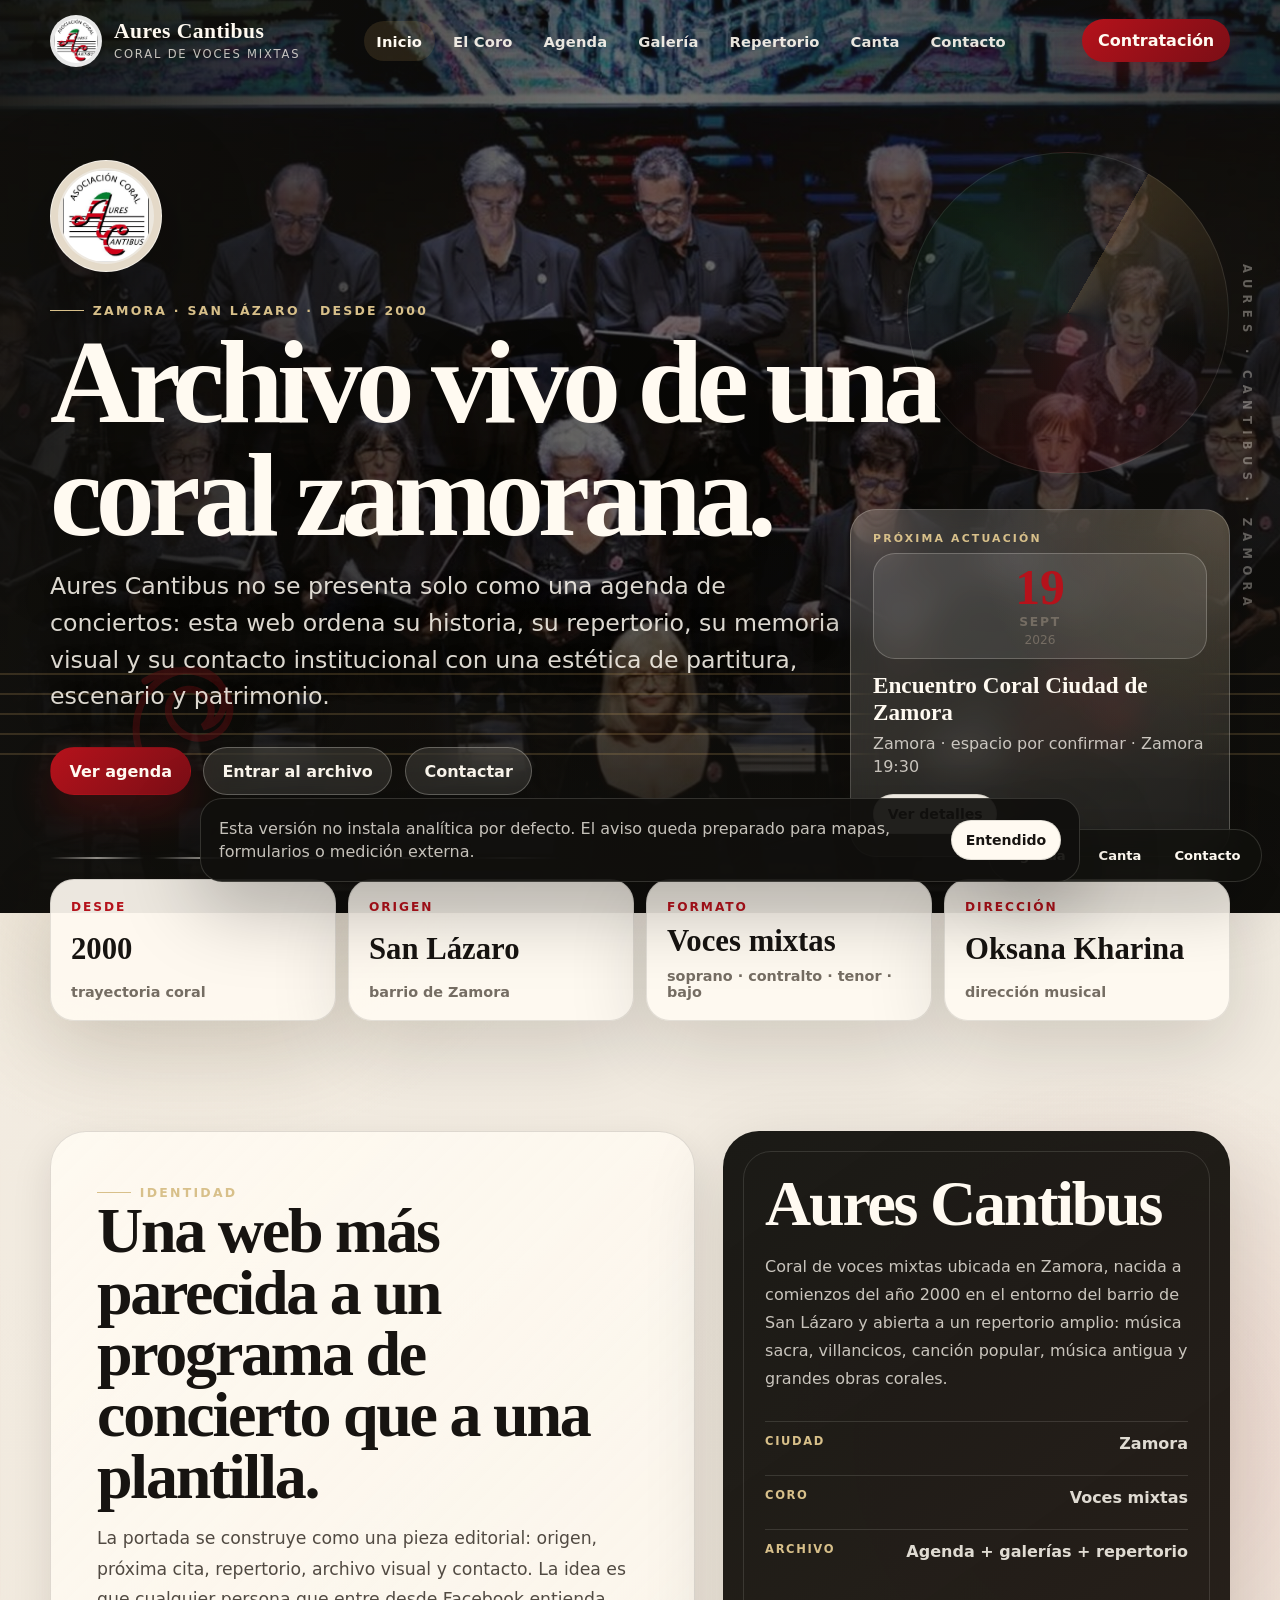
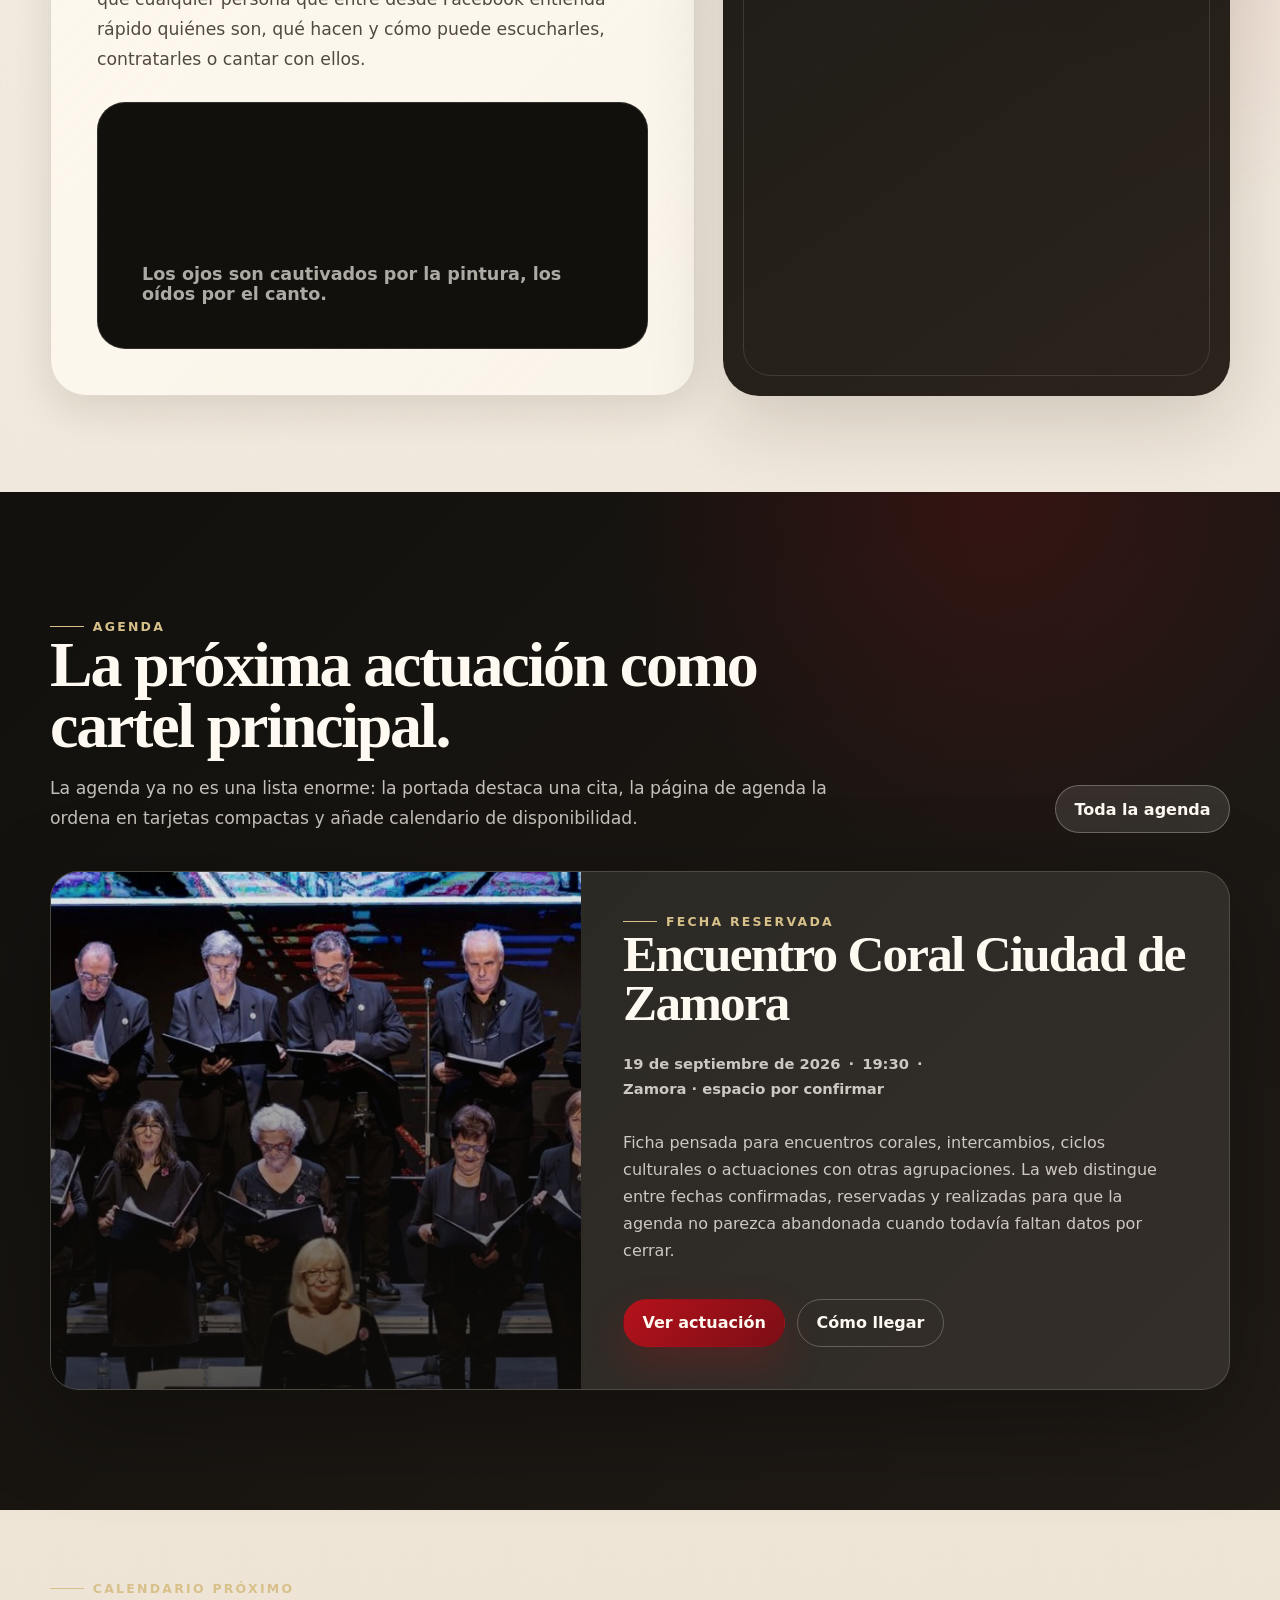
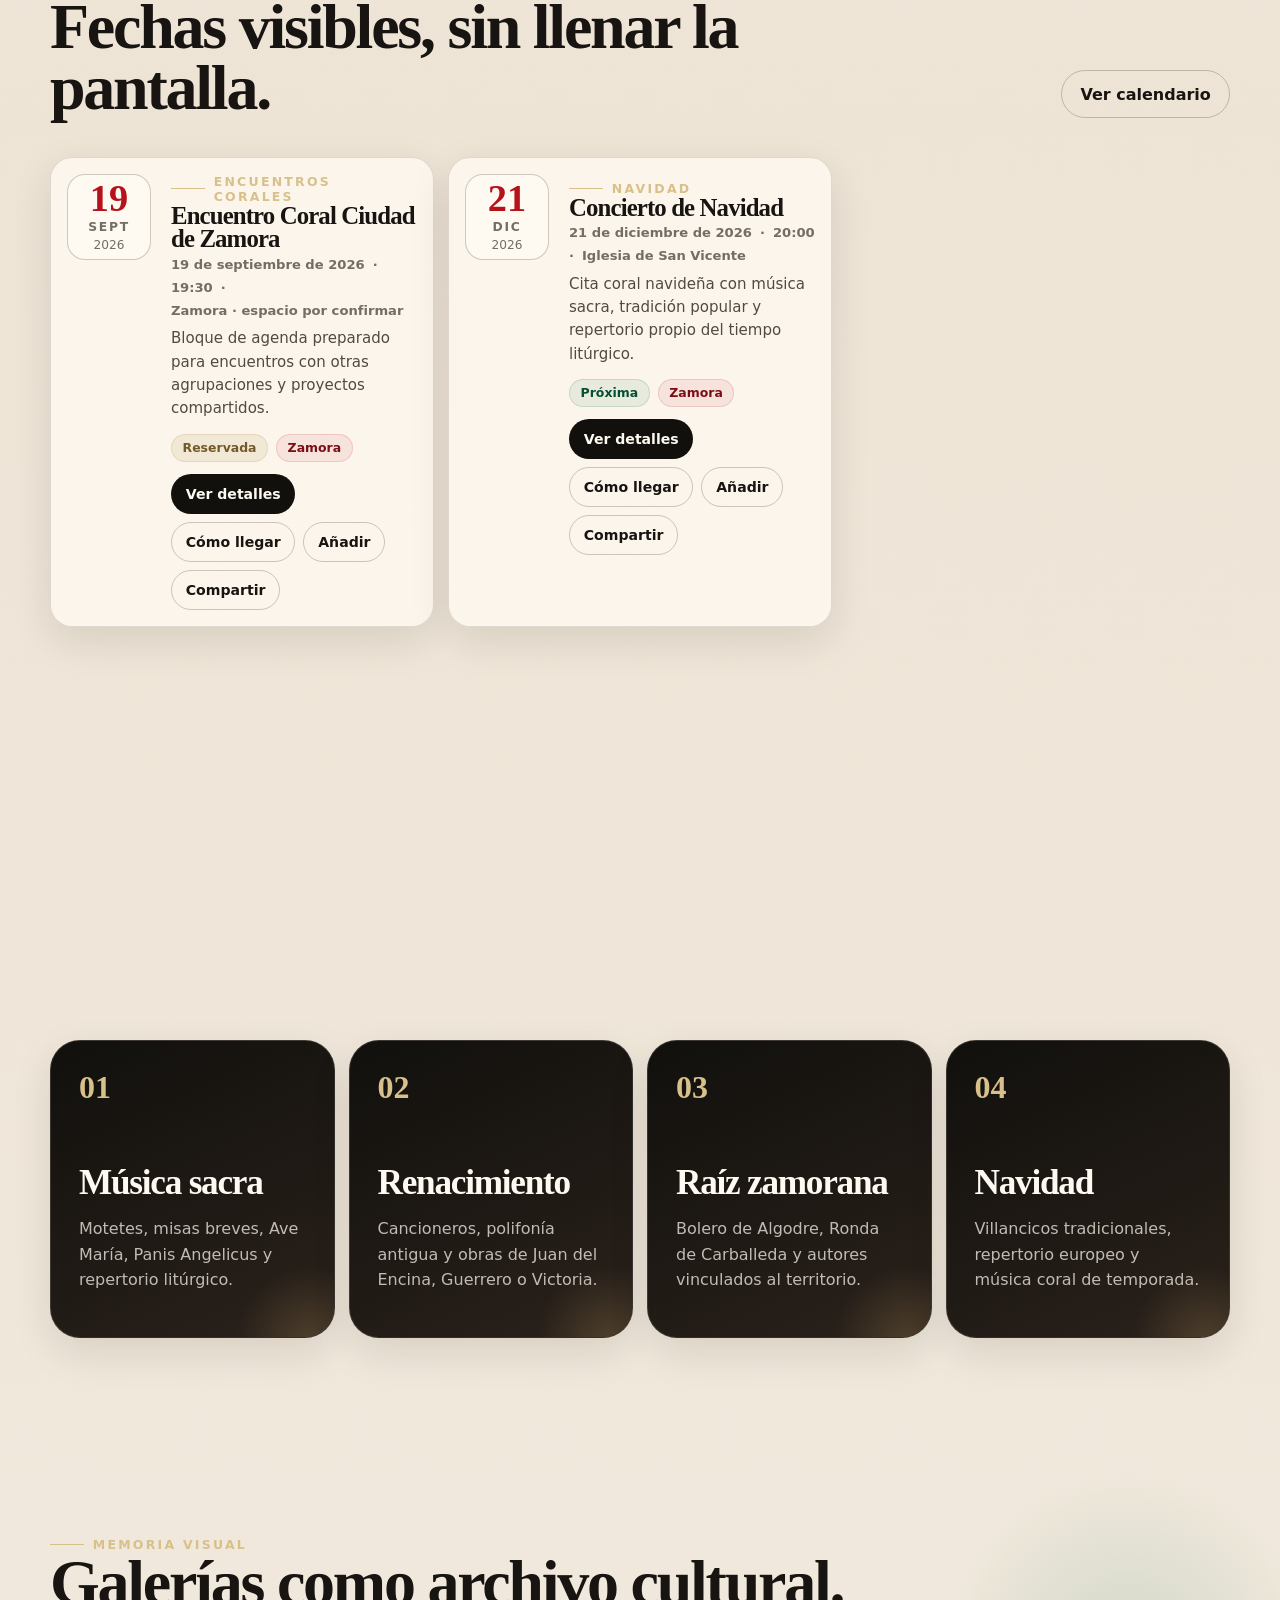
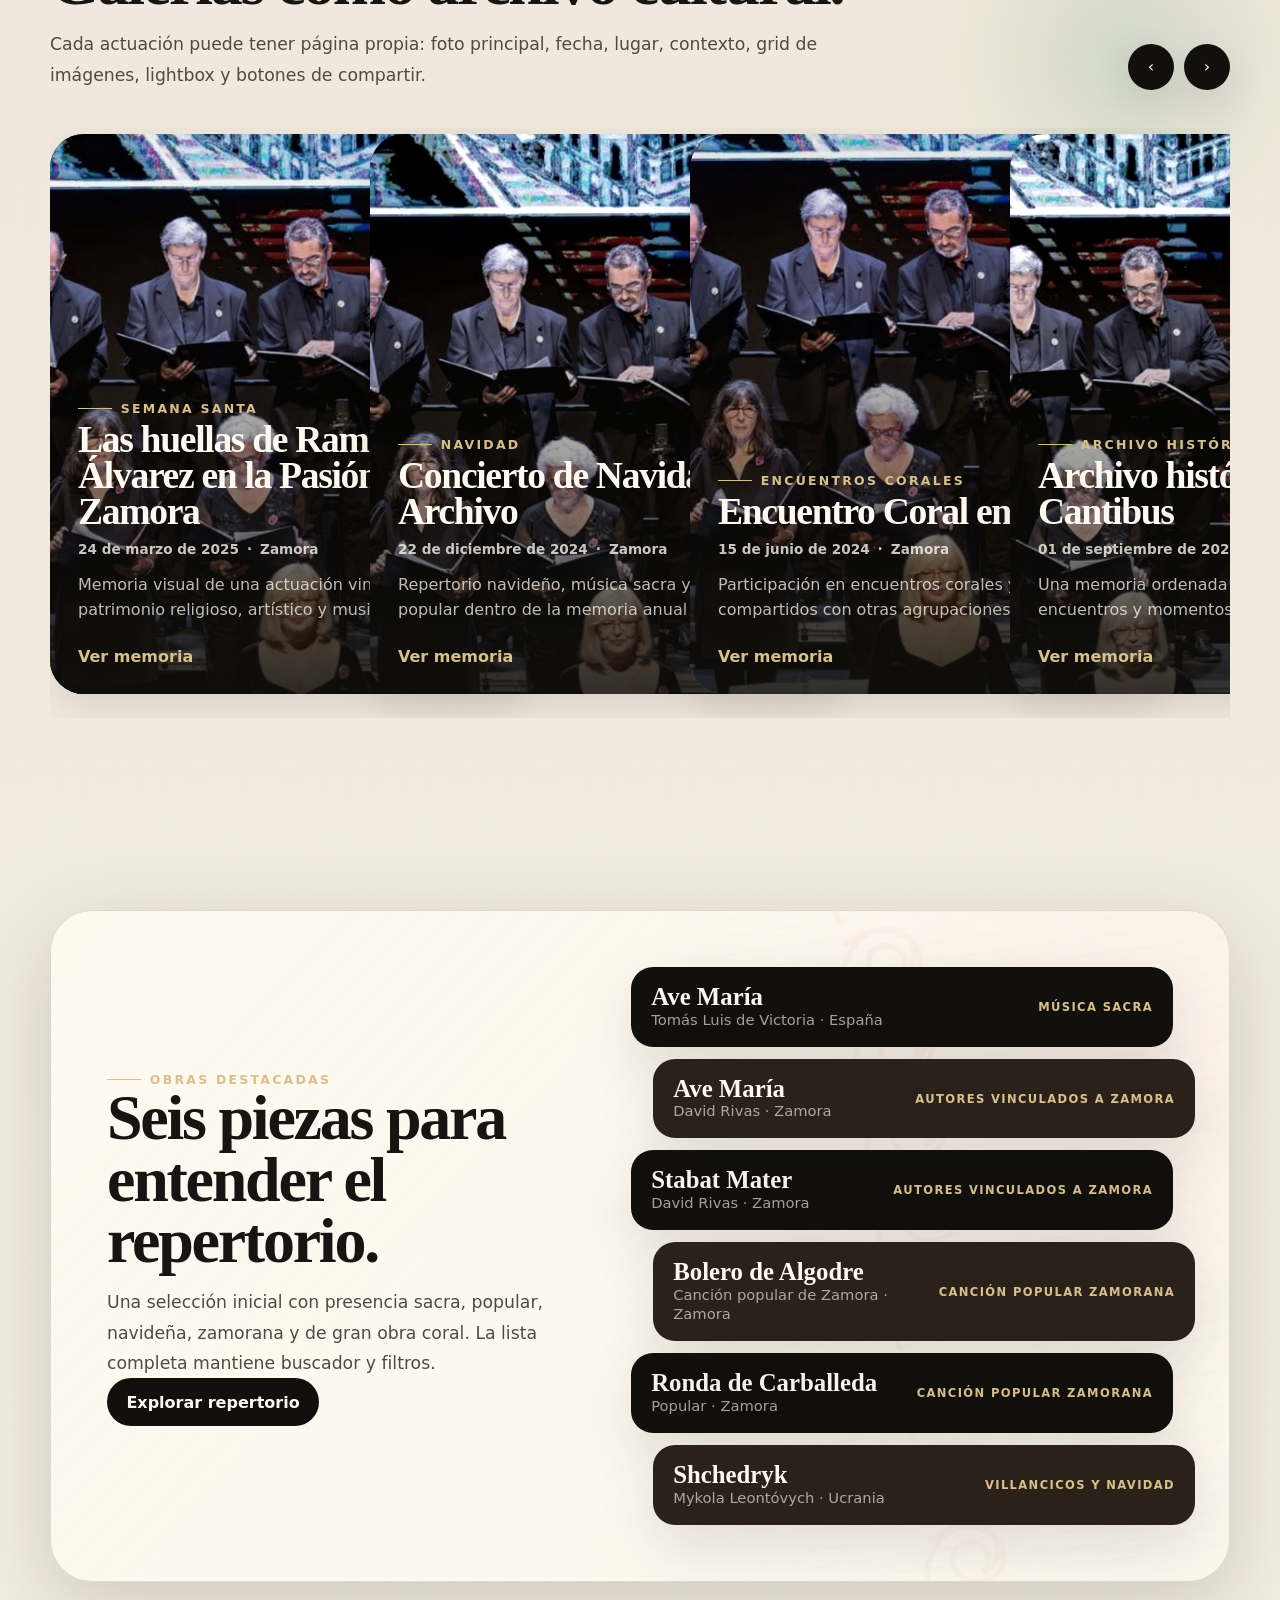
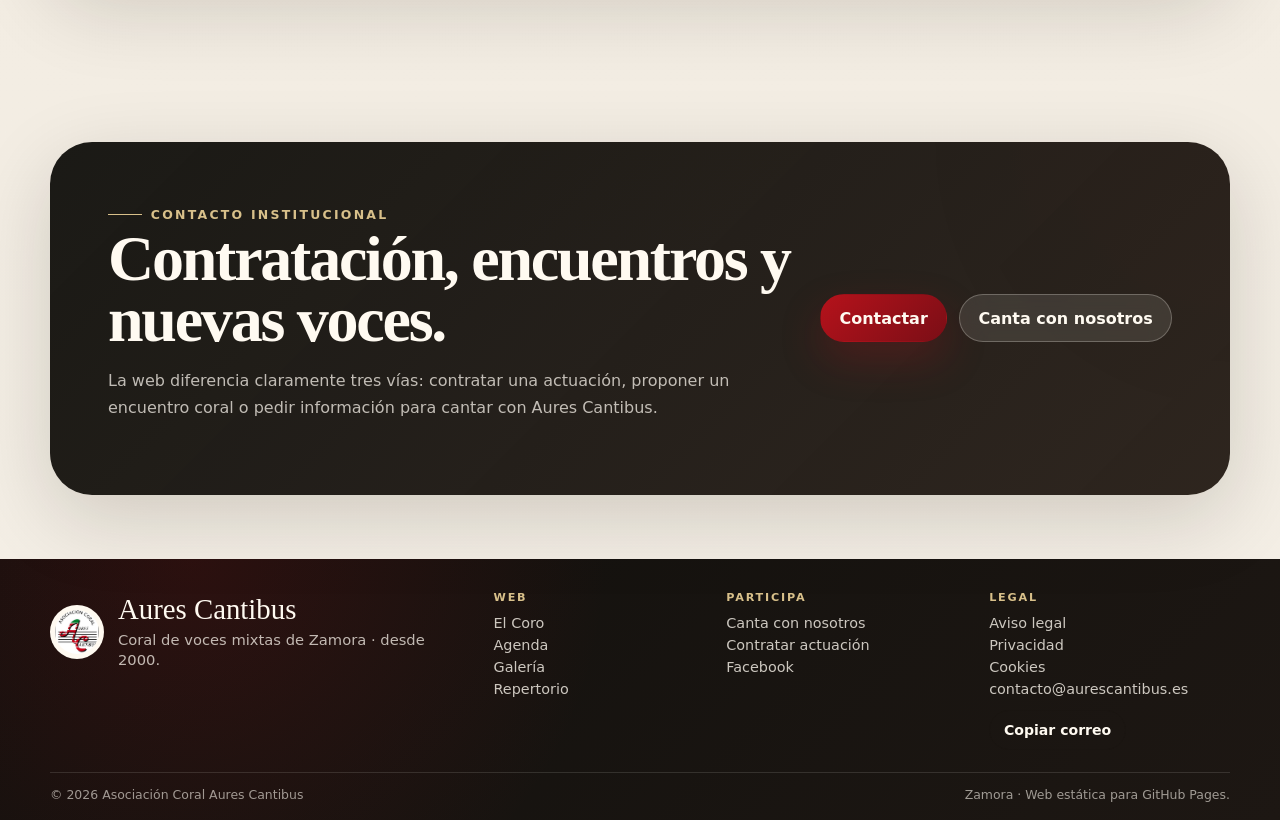
==== commit 75e98fb2: "Version3" ====
--- a/index.html
+++ b/index.html
@@ -3,11 +3,11 @@
 <head>
   <meta charset="utf-8">
   <meta name="viewport" content="width=device-width, initial-scale=1">
-  <title>Aures Cantibus · Coral de voces mixtas en Zamora</title>
-  <meta name="description" content="Web oficial de Aures Cantibus, coral de voces mixtas de Zamora: agenda, galería, repertorio, contacto y nuevas voces.">
+  <title>Aures Cantibus · Archivo vivo de una coral zamorana</title>
+  <meta name="description" content="Web oficial de Aures Cantibus: coral de voces mixtas de Zamora, agenda, archivo visual, repertorio, contacto y nuevas voces.">
   <meta name="theme-color" content="#11100d">
-  <meta property="og:title" content="Aures Cantibus · Coral de voces mixtas en Zamora">
-  <meta property="og:description" content="Agenda, galería, repertorio y contacto de Aures Cantibus, coral zamorana de voces mixtas.">
+  <meta property="og:title" content="Aures Cantibus · Archivo vivo de una coral zamorana">
+  <meta property="og:description" content="Web oficial de Aures Cantibus: coral de voces mixtas de Zamora, agenda, archivo visual, repertorio, contacto y nuevas voces.">
   <meta property="og:type" content="website">
   <meta property="og:image" content="assets/img/hero-coro.jpg">
   <link rel="icon" href="assets/img/favicon.png">
@@ -17,261 +17,119 @@
   <link rel="stylesheet" href="assets/css/styles.css">
 </head>
 <body>
-
 <a class="skip-link" href="#main">Saltar al contenido</a>
 <div class="scroll-progress" aria-hidden="true"><span></span></div>
 <div class="ambient-spotlight" aria-hidden="true"></div>
-
-<header class="site-header">
+<header class="site-header ">
   <div class="header-inner">
     <a class="brand" href="index.html" aria-label="Aures Cantibus · Inicio">
       <img class="brand-logo" src="assets/img/logo-aures-cantibus.png" alt="Logo de Aures Cantibus">
-      <span>
-        <span class="brand-name">Aures Cantibus</span>
-        <span class="brand-subtitle">Coral de voces mixtas</span>
-      </span>
+      <span><span class="brand-name">Aures Cantibus</span><span class="brand-subtitle">Coral de voces mixtas</span></span>
     </a>
     <button class="nav-toggle" type="button" aria-label="Abrir menú" aria-expanded="false">☰</button>
     <nav class="main-nav" aria-label="Navegación principal">
-      <a href="index.html">Inicio</a>
-      <a href="el-coro.html">El Coro</a>
-      <a href="agenda.html">Agenda</a>
-      <a href="galeria.html">Galería</a>
-      <a href="repertorio.html">Repertorio</a>
-      <a href="canta.html">Canta</a>
-      <a href="contacto.html">Contacto</a>
+      <a href="index.html">Inicio</a><a href="el-coro.html">El Coro</a><a href="agenda.html">Agenda</a><a href="galeria.html">Galería</a><a href="repertorio.html">Repertorio</a><a href="canta.html">Canta</a><a href="contacto.html">Contacto</a>
     </nav>
     <a class="header-cta magnetic" href="contacto.html">Contratación</a>
   </div>
 </header>
-
 <main id="main">
-  <section class="home-hero hero-premium" aria-labelledby="home-title">
+  <section class="home-hero hero-premium hero-institutional" aria-labelledby="home-title">
     <div class="hero-bg"><img src="assets/img/hero-coro.jpg" alt="Aures Cantibus en concierto"></div>
     <div class="staff-lines" aria-hidden="true"></div>
-    <div class="hero-score-float" aria-hidden="true">
-      <span></span><span></span><span></span><span></span><span></span>
+    <div class="hero-score-float" aria-hidden="true"><span></span><span></span><span></span><span></span><span></span></div>
+    <div class="hero-content hero-editorial reveal">
+      <div class="hero-seal" aria-hidden="true"><img src="assets/img/logo-aures-cantibus.png" alt=""></div>
+      <span class="hero-kicker">Zamora · San Lázaro · desde 2000</span>
+      <h1 class="hero-title" id="home-title">Archivo vivo de una coral zamorana.</h1>
+      <p class="hero-lead">Aures Cantibus no se presenta solo como una agenda de conciertos: esta web ordena su historia, su repertorio, su memoria visual y su contacto institucional con una estética de partitura, escenario y patrimonio.</p>
+      <div class="hero-actions"><a class="btn btn-primary magnetic" href="agenda.html">Ver agenda</a><a class="btn btn-secondary magnetic" href="galeria.html">Entrar al archivo</a><a class="btn btn-secondary magnetic" href="contacto.html">Contactar</a></div>
     </div>
-
-    <div class="hero-content hero-editorial reveal">
-      <div class="hero-seal" aria-hidden="true">
-        <img src="assets/img/logo-aures-cantibus.png" alt="">
-      </div>
-      <span class="hero-kicker">Zamora · voces mixtas · desde 2000</span>
-      <h1 class="hero-title" id="home-title">Aures Cantibus</h1>
-      <p class="hero-lead">Música coral con raíz zamorana, repertorio amplio y vocación de encuentro. Una agrupación nacida en San Lázaro que entiende el canto como memoria, presencia y emoción compartida.</p>
-      <div class="hero-actions">
-        <a class="btn btn-primary magnetic" href="agenda.html">Próximas actuaciones</a>
-        <a class="btn btn-secondary magnetic" href="galeria.html">Ver memoria visual</a>
-        <a class="btn btn-secondary magnetic" href="canta.html">Canta con nosotros</a>
-      </div>
-    </div>
-
     <aside class="hero-panel next-event-premium" id="next-event-panel" aria-label="Próxima actuación"></aside>
   </section>
 
-  <section class="signal-strip" aria-label="Accesos principales">
-    <a class="signal-card reveal" href="agenda.html">
-      <span class="signal-number">01</span>
-      <strong>Agenda viva</strong>
-      <em>Fechas, lugares, programa y acceso rápido.</em>
-    </a>
-    <a class="signal-card reveal" href="galeria.html">
-      <span class="signal-number">02</span>
-      <strong>Archivo con contexto</strong>
-      <em>Cada actuación puede tener su propia galería.</em>
-    </a>
-    <a class="signal-card reveal" href="repertorio.html">
-      <span class="signal-number">03</span>
-      <strong>Repertorio ordenado</strong>
-      <em>Obras filtrables por categoría, origen y época.</em>
-    </a>
-    <a class="signal-card reveal" href="contacto.html">
-      <span class="signal-number">04</span>
-      <strong>Contacto claro</strong>
-      <em>Contratación, encuentros y nuevas voces.</em>
-    </a>
+  <section class="institution-strip" aria-label="Identidad de Aures Cantibus">
+    <article class="institution-item reveal"><span>Desde</span><strong>2000</strong><em>trayectoria coral</em></article>
+    <article class="institution-item reveal"><span>Origen</span><strong>San Lázaro</strong><em>barrio de Zamora</em></article>
+    <article class="institution-item reveal"><span>Formato</span><strong>Voces mixtas</strong><em>soprano · contralto · tenor · bajo</em></article>
+    <article class="institution-item reveal"><span>Dirección</span><strong>Oksana Kharina</strong><em>dirección musical</em></article>
   </section>
 
   <section class="section manifesto-section">
-    <div class="manifesto-grid">
-      <div class="manifesto-copy reveal">
+    <div class="editorial-split">
+      <div class="editorial-copy reveal">
         <span class="section-kicker">Identidad</span>
-        <h2 class="section-title">Un coro que no necesita ruido para tener presencia.</h2>
-        <p class="section-lead">La identidad visual se apoya en una estética de escenario, partitura y patrimonio: tonos oscuros, marfil, rojo coral y dorado envejecido para transmitir una presencia musical sobria, cultural y reconocible.</p>
-        <div class="quote-band quote-band-premium">
-          <blockquote>
-            <span class="latin">Oculi pictura tenetur, aures cantibus</span>
-            <span class="translation">Los ojos son cautivados por la pintura, los oídos por el canto.</span>
-          </blockquote>
-        </div>
+        <h2 class="section-title">Una web más parecida a un programa de concierto que a una plantilla.</h2>
+        <p class="section-lead">La portada se construye como una pieza editorial: origen, próxima cita, repertorio, archivo visual y contacto. La idea es que cualquier persona que entre desde Facebook entienda rápido quiénes son, qué hacen y cómo puede escucharles, contratarles o cantar con ellos.</p>
+        <div class="quote-band quote-band-premium"><blockquote><span class="latin">Oculi pictura tenetur, aures cantibus</span><span class="translation">Los ojos son cautivados por la pintura, los oídos por el canto.</span></blockquote></div>
       </div>
-      <div class="manifesto-card reveal">
-        <img src="assets/img/logo-aures-cantibus.png" alt="Logo de Aures Cantibus">
-        <div>
-          <span class="card-kicker">Asociación Coral</span>
-          <h3>Aures Cantibus</h3>
-          <p>Coral de voces mixtas ubicada en la ciudad de Zamora, con trayectoria desde comienzos del año 2000 y repertorio abierto a música sacra, popular, navideña, antigua y grandes obras corales.</p>
-        </div>
+      <div class="identity-ledger reveal">
+        <h3>Aures Cantibus</h3>
+        <p>Coral de voces mixtas ubicada en Zamora, nacida a comienzos del año 2000 en el entorno del barrio de San Lázaro y abierta a un repertorio amplio: música sacra, villancicos, canción popular, música antigua y grandes obras corales.</p>
+        <dl><div><dt>Ciudad</dt><dd>Zamora</dd></div><div><dt>Coro</dt><dd>Voces mixtas</dd></div><div><dt>Archivo</dt><dd>Agenda + galerías + repertorio</dd></div></dl>
       </div>
-    </div>
-    <div class="stats stats-premium reveal" aria-label="Datos destacados">
-      <div class="stat"><strong data-count="25" data-prefix="+">0</strong><span>años de trayectoria</span></div>
-      <div class="stat"><strong data-count="40">0</strong><span>voces aprox.</span></div>
-      <div class="stat"><strong data-count="6">0</strong><span>familias de repertorio</span></div>
     </div>
   </section>
 
   <section class="section-dark section-performance">
     <div class="section">
-      <div class="section-head reveal">
-        <div>
-          <span class="section-kicker">Agenda</span>
-          <h2 class="section-title">La próxima cita, tratada como cartel de concierto.</h2>
-          <p class="section-lead">Fecha, hora, lugar, contexto, mapa y calendario. Todo en una pieza visual clara, sin obligar al usuario a buscar la información importante.</p>
-        </div>
-        <a class="btn btn-secondary magnetic" href="agenda.html">Toda la agenda</a>
-      </div>
+      <div class="section-head reveal"><div><span class="section-kicker">Agenda</span><h2 class="section-title">La próxima actuación como cartel principal.</h2><p class="section-lead">La agenda ya no es una lista enorme: la portada destaca una cita, la página de agenda la ordena en tarjetas compactas y añade calendario de disponibilidad.</p></div><a class="btn btn-secondary magnetic" href="agenda.html">Toda la agenda</a></div>
       <article class="card feature-event feature-event-premium reveal" id="home-feature-event"></article>
     </div>
   </section>
 
   <section class="section section-tight">
-    <div class="section-head reveal">
-      <div>
-        <span class="section-kicker">Próximos conciertos</span>
-        <h2 class="section-title">Agenda visual, no lista administrativa.</h2>
-      </div>
+    <div class="section-head reveal"><div><span class="section-kicker">Calendario próximo</span><h2 class="section-title">Fechas visibles, sin llenar la pantalla.</h2></div><a class="btn btn-line magnetic" href="agenda.html#calendario">Ver calendario</a></div>
+    <div class="compact-agenda-row" id="events-home"></div>
+  </section>
+
+  <section class="section sound-map">
+    <div class="section-head reveal"><div><span class="section-kicker">El sonido de Aures</span><h2 class="section-title">Familias musicales con intención, no una tabla sin alma.</h2><p class="section-lead">El repertorio se organiza como mapa musical: sacro, renacentista, popular zamorano, Navidad, grandes obras y autores vinculados a Zamora.</p></div></div>
+    <div class="sound-grid">
+      <article class="sound-card reveal"><span>01</span><h3>Música sacra</h3><p>Motetes, misas breves, Ave María, Panis Angelicus y repertorio litúrgico.</p></article>
+      <article class="sound-card reveal"><span>02</span><h3>Renacimiento</h3><p>Cancioneros, polifonía antigua y obras de Juan del Encina, Guerrero o Victoria.</p></article>
+      <article class="sound-card reveal"><span>03</span><h3>Raíz zamorana</h3><p>Bolero de Algodre, Ronda de Carballeda y autores vinculados al territorio.</p></article>
+      <article class="sound-card reveal"><span>04</span><h3>Navidad</h3><p>Villancicos tradicionales, repertorio europeo y música coral de temporada.</p></article>
     </div>
-    <div class="grid grid-2 event-grid-premium" id="events-home"></div>
   </section>
 
   <section class="section gallery-stage">
-    <div class="section-head reveal">
-      <div>
-        <span class="section-kicker">Memoria visual</span>
-        <h2 class="section-title">Galerías que funcionan como archivo cultural.</h2>
-        <p class="section-lead">La portada muestra actuaciones destacadas; al entrar, cada galería conserva fecha, lugar, contexto y fotografías navegables en lightbox.</p>
-      </div>
-      <div class="carousel-actions">
-        <button class="carousel-btn" data-carousel-prev aria-label="Galerías anteriores">‹</button>
-        <button class="carousel-btn" data-carousel-next aria-label="Galerías siguientes">›</button>
-      </div>
-    </div>
-    <div class="carousel-shell carousel-premium">
-      <div class="carousel-track" id="gallery-home"></div>
-    </div>
+    <div class="section-head reveal"><div><span class="section-kicker">Memoria visual</span><h2 class="section-title">Galerías como archivo cultural.</h2><p class="section-lead">Cada actuación puede tener página propia: foto principal, fecha, lugar, contexto, grid de imágenes, lightbox y botones de compartir.</p></div><div class="carousel-actions"><button class="carousel-btn" data-carousel-prev aria-label="Galerías anteriores">‹</button><button class="carousel-btn" data-carousel-next aria-label="Galerías siguientes">›</button></div></div>
+    <div class="carousel-shell carousel-premium"><div class="carousel-track" id="gallery-home"></div></div>
   </section>
 
   <section class="section repertoire-showcase">
     <div class="repertoire-showcase-card reveal">
-      <div>
-        <span class="section-kicker">Repertorio</span>
-        <h2 class="section-title">Del Renacimiento a la canción popular zamorana.</h2>
-        <p class="section-lead">El repertorio deja de ser una lista pesada y se convierte en una herramienta consultable: música sacra, villancicos, nanas, canción popular, música antigua y grandes obras.</p>
-        <a class="btn btn-dark magnetic" href="repertorio.html">Explorar repertorio</a>
-      </div>
+      <div><span class="section-kicker">Obras destacadas</span><h2 class="section-title">Seis piezas para entender el repertorio.</h2><p class="section-lead">Una selección inicial con presencia sacra, popular, navideña, zamorana y de gran obra coral. La lista completa mantiene buscador y filtros.</p><a class="btn btn-dark magnetic" href="repertorio.html">Explorar repertorio</a></div>
       <div class="score-browser" id="repertoire-spotlight" aria-label="Obras destacadas"></div>
     </div>
   </section>
 
   <section class="section section-tight">
-    <div class="section-head reveal">
-      <div>
-        <span class="section-kicker">Nuevas voces</span>
-        <h2 class="section-title">Una llamada elegante a formar parte del coro.</h2>
-      </div>
-      <a class="btn btn-line magnetic" href="canta.html">Quiero información</a>
-    </div>
-    <div class="grid grid-4">
-      <article class="voice-card reveal" data-letter="S"><h3>Soprano</h3><p>Claridad, línea melódica y brillo superior en el tejido coral.</p></article>
-      <article class="voice-card reveal" data-letter="C"><h3>Contralto</h3><p>Color, soporte armónico y profundidad expresiva.</p></article>
-      <article class="voice-card reveal" data-letter="T"><h3>Tenor</h3><p>Proyección, tensión melódica y puente entre planos.</p></article>
-      <article class="voice-card reveal" data-letter="B"><h3>Bajo</h3><p>Base, gravedad y estabilidad del conjunto.</p></article>
-    </div>
-  </section>
-
-  <section class="section section-tight">
-    <div class="section-head reveal">
-      <div>
-        <span class="section-kicker">Actualidad</span>
-        <h2 class="section-title">Anuncios puntuales, bien editados.</h2>
-      </div>
-      <a class="btn btn-line magnetic" href="actualidad.html">Ver actualidad</a>
-    </div>
-    <div class="grid grid-2" id="news-home"></div>
-  </section>
-
-  <section class="section final-cta reveal">
-    <div>
-      <span class="section-kicker">Contacto</span>
-      <h2>¿Un concierto, un encuentro coral o una nueva voz?</h2>
-      <p>Para conciertos, encuentros corales, actos culturales, colaboraciones institucionales o incorporación de nuevas voces, el contacto queda siempre a un paso.</p>
-    </div>
-    <div class="hero-actions">
-      <a class="btn btn-primary magnetic" href="contacto.html">Contactar</a>
-      <a class="btn btn-secondary magnetic" href="canta.html">Cantar con Aures</a>
-    </div>
+    <div class="final-cta reveal"><div><span class="section-kicker">Contacto institucional</span><h2>Contratación, encuentros y nuevas voces.</h2><p>La web diferencia claramente tres vías: contratar una actuación, proponer un encuentro coral o pedir información para cantar con Aures Cantibus.</p></div><div class="hero-actions"><a class="btn btn-primary magnetic" href="contacto.html">Contactar</a><a class="btn btn-secondary magnetic" href="canta.html">Canta con nosotros</a></div></div>
   </section>
 </main>
-
 <nav class="floating-actions" aria-label="Accesos rápidos">
   <a href="agenda.html">Agenda</a>
   <a href="canta.html">Canta</a>
   <a href="contacto.html">Contacto</a>
 </nav>
-
-<footer class="site-footer">
+<footer class="site-footer compact-footer">
   <div class="footer-inner">
     <div class="footer-grid">
-      <div class="footer-col">
+      <div class="footer-col footer-brand-compact">
         <img class="footer-logo" src="assets/img/logo-aures-cantibus.png" alt="Logo de Aures Cantibus">
-        <span class="footer-title">Aures Cantibus</span>
-        <p class="footer-text">Coral de voces mixtas ubicada en Zamora. Música coral, patrimonio, repertorio amplio y vida cultural compartida.</p>
+        <div><span class="footer-title">Aures Cantibus</span><p class="footer-text">Coral de voces mixtas de Zamora · desde 2000.</p></div>
       </div>
-      <div class="footer-col">
-        <h3>Web</h3>
-        <a href="el-coro.html">El Coro</a>
-        <a href="agenda.html">Agenda</a>
-        <a href="galeria.html">Galería</a>
-        <a href="repertorio.html">Repertorio</a>
-      </div>
-      <div class="footer-col">
-        <h3>Participa</h3>
-        <a href="canta.html">Canta con nosotros</a>
-        <a href="contacto.html">Contratar actuación</a>
-        <a href="actualidad.html">Actualidad</a>
-        <a href="https://aurescantibuszamora.blogspot.com/" target="_blank" rel="noopener">Blog antiguo</a>
-      </div>
-      <div class="footer-col">
-        <h3>Legal</h3>
-        <a href="aviso-legal.html">Aviso legal</a>
-        <a href="privacidad.html">Privacidad</a>
-        <a href="cookies.html">Cookies</a>
-        <a data-contact-email href="mailto:contacto@aurescantibus.es">contacto@aurescantibus.es</a>
-      </div>
+      <div class="footer-col"><h3>Web</h3><a href="el-coro.html">El Coro</a><a href="agenda.html">Agenda</a><a href="galeria.html">Galería</a><a href="repertorio.html">Repertorio</a></div>
+      <div class="footer-col"><h3>Participa</h3><a href="canta.html">Canta con nosotros</a><a href="contacto.html">Contratar actuación</a><a data-site-link="facebook" href="https://www.facebook.com/aurescantibusza" target="_blank" rel="noopener">Facebook</a></div>
+      <div class="footer-col"><h3>Legal</h3><a href="aviso-legal.html">Aviso legal</a><a href="privacidad.html">Privacidad</a><a href="cookies.html">Cookies</a><a data-contact-email href="mailto:contacto@aurescantibus.es">contacto@aurescantibus.es</a></div>
     </div>
-    <div class="footer-bottom">
-      <span>© <span data-year></span> <span data-site="legalOwner">Asociación Coral Aures Cantibus</span></span>
-      <span>Zamora · Web estática preparada para GitHub Pages, Vercel o Netlify.</span>
-    </div>
+    <div class="footer-bottom"><span>© <span data-year></span> <span data-site="legalOwner">Asociación Coral Aures Cantibus</span></span><span>Zamora · Web estática para GitHub Pages.</span></div>
   </div>
 </footer>
-
-<div class="cookie-banner" id="cookie-banner" role="dialog" aria-live="polite" aria-label="Aviso de cookies">
-  <p>Esta versión no instala analítica por defecto. El aviso queda preparado por si más adelante añades medición, mapas incrustados o servicios externos.</p>
-  <button class="btn btn-small btn-cream" id="cookie-accept" type="button">Entendido</button>
-</div>
-
-<div class="lightbox" id="lightbox" aria-hidden="true">
-  <button class="lightbox-close" id="lightbox-close" aria-label="Cerrar galería">×</button>
-  <button class="lightbox-prev" id="lightbox-prev" aria-label="Foto anterior">‹</button>
-  <div>
-    <img class="lightbox-img" id="lightbox-img" src="" alt="">
-    <div class="lightbox-caption" id="lightbox-caption"></div>
-  </div>
-  <button class="lightbox-next" id="lightbox-next" aria-label="Foto siguiente">›</button>
-</div>
+<div class="cookie-banner" id="cookie-banner" role="dialog" aria-live="polite" aria-label="Aviso de cookies"><p>Esta versión no instala analítica por defecto. El aviso queda preparado para mapas, formularios o medición externa.</p><button class="btn btn-small btn-cream" id="cookie-accept" type="button">Entendido</button></div>
+<div class="lightbox" id="lightbox" aria-hidden="true"><button class="lightbox-close" id="lightbox-close" aria-label="Cerrar galería">×</button><button class="lightbox-prev" id="lightbox-prev" aria-label="Foto anterior">‹</button><div><img class="lightbox-img" id="lightbox-img" src="" alt=""><div class="lightbox-caption" id="lightbox-caption"></div></div><button class="lightbox-next" id="lightbox-next" aria-label="Foto siguiente">›</button></div>
 <script src="assets/js/data.js"></script>
 <script src="assets/js/main.js"></script>
 </body>
--- a/assets/css/styles.css
+++ b/assets/css/styles.css
@@ -1398,3 +1398,95 @@
   .staff-lines { animation: none !important; }
   .magnetic { transform: none !important; }
 }
+
+
+/* --------------------------------------------------------------------------
+   AURES CANTIBUS · V3 institucional
+   Más editorial, agenda compacta, calendario, archivo y footer reducido.
+--------------------------------------------------------------------------- */
+.hero-institutional .hero-title { max-width: 1040px; font-size: clamp(4rem, 9.2vw, 9.8rem); }
+.hero-institutional .hero-lead { max-width: 800px; }
+.institution-strip { width: var(--container); margin: -34px auto 0; position: relative; z-index: 10; display: grid; grid-template-columns: repeat(4,minmax(0,1fr)); gap: 12px; }
+.institution-item { min-height: 142px; padding: 20px; border-radius: 24px; background: rgba(255,250,241,.92); border: 1px solid rgba(17,16,13,.11); box-shadow: 0 24px 80px rgba(25,18,9,.16); display: flex; flex-direction: column; justify-content: space-between; }
+.institution-item span { color: var(--red); font-size: .76rem; font-weight: 900; letter-spacing: .16em; text-transform: uppercase; }
+.institution-item strong { font-family: var(--serif); font-size: clamp(1.55rem, 2.4vw, 2.3rem); line-height: 1; }
+.institution-item em { color: var(--muted); font-style: normal; font-weight: 750; font-size: .9rem; }
+.editorial-split { display: grid; grid-template-columns: minmax(0,1.12fr) minmax(320px,.88fr); gap: 28px; align-items: stretch; }
+.editorial-copy { padding: clamp(28px,4vw,46px); border-radius: 36px; background: linear-gradient(135deg,rgba(255,250,241,.92),rgba(255,250,241,.66)); border: 1px solid var(--line); box-shadow: var(--shadow-soft); }
+.editorial-copy p:not(.section-lead) { color: var(--ink-soft); line-height: 1.75; }
+.identity-ledger { padding: clamp(28px,4vw,42px); border-radius: 36px; background: linear-gradient(145deg,rgba(17,16,13,.96),rgba(39,31,24,.98)); color: var(--bg-2); box-shadow: var(--shadow); position: relative; overflow:hidden; }
+.identity-ledger::before { content:""; position:absolute; inset:20px; border:1px solid rgba(255,250,241,.12); border-radius:28px; pointer-events:none; }
+.identity-ledger h3 { font-size: clamp(2.6rem,5vw,4.6rem); margin-bottom: 18px; position:relative; }
+.identity-ledger p { color: rgba(255,250,241,.76); line-height: 1.75; position:relative; }
+.identity-ledger dl { display:grid; gap:10px; margin:28px 0 0; position:relative; }
+.identity-ledger dl div { display:flex; justify-content:space-between; gap:18px; padding:12px 0; border-top:1px solid rgba(255,250,241,.12); }
+.identity-ledger dt { color: var(--gold-2); text-transform: uppercase; letter-spacing:.14em; font-size:.72rem; font-weight:900; }
+.identity-ledger dd { margin:0; color:rgba(255,250,241,.86); font-weight:800; text-align:right; }
+.sound-map { padding-top: 90px; }
+.sound-grid { display:grid; grid-template-columns: repeat(4,minmax(0,1fr)); gap:14px; }
+.sound-card { min-height:280px; border-radius: 30px; padding: 28px; color: var(--bg-2); background: linear-gradient(155deg, var(--dark), #2a211b); border: 1px solid rgba(255,250,241,.12); box-shadow: var(--shadow-soft); position:relative; overflow:hidden; }
+.sound-card::after { content:""; position:absolute; inset:auto -20% -28% auto; width:160px; height:160px; border-radius:50%; background: radial-gradient(circle, rgba(185,151,91,.25), transparent 65%); }
+.sound-card span { color: var(--gold-2); font-family: var(--serif); font-size:2rem; font-weight:900; }
+.sound-card h3 { font-size:2.2rem; margin:60px 0 12px; }
+.sound-card p { color:rgba(255,250,241,.72); line-height:1.6; }
+.compact-agenda-row { display:grid; grid-template-columns: repeat(3,minmax(0,1fr)); gap:14px; }
+.event-card-compact { grid-template-columns: 84px 1fr; padding: 16px; border-radius: 22px; }
+.event-card-compact .date-box { min-height: 86px; border-radius: 18px; }
+.event-card-compact .date-box .day { font-size: 2.4rem; }
+.event-card-compact .event-body h3 { font-size: 1.55rem; }
+.event-card-compact .event-body p { font-size: .94rem; line-height: 1.55; margin: .6rem 0 .8rem; }
+.event-card-compact .event-meta { font-size: .82rem; }
+.event-actions { margin-top: 12px !important; }
+.agenda-dashboard { display:grid; grid-template-columns: minmax(0,1.2fr) minmax(260px,.8fr); gap:20px; align-items:stretch; margin-bottom: 26px; }
+.agenda-intro, .availability-panel { border-radius: 30px; padding: 30px; background: rgba(255,250,241,.78); border: 1px solid var(--line); box-shadow: var(--shadow-soft); }
+.availability-panel { background: linear-gradient(145deg,var(--dark),#2a211b); color: var(--bg-2); }
+.availability-panel strong { font-family: var(--serif); font-size: 5rem; line-height:.8; color: var(--gold-2); }
+.availability-panel span { display:block; font-weight:900; margin:12px 0; }
+.availability-panel p { color:rgba(255,250,241,.7); line-height:1.6; }
+.calendar-legend { display:flex; flex-wrap:wrap; gap:14px; margin-top:18px; color:var(--muted); font-weight:800; }
+.calendar-legend span { display:inline-flex; align-items:center; gap:8px; }
+.calendar-legend i { width:12px; height:12px; border-radius:50%; display:inline-block; }
+.calendar-legend .busy { background: var(--red); }
+.calendar-legend .free { background: var(--green); }
+.calendar-legend .past { background: #c8bba8; }
+.calendar-board { display:grid; grid-template-columns: repeat(3,minmax(0,1fr)); gap:14px; margin: 22px 0 30px; }
+.calendar-month { padding:18px; border-radius:24px; background: rgba(255,250,241,.82); border:1px solid var(--line); box-shadow:var(--shadow-soft); }
+.calendar-month h3 { font-size:1.85rem; margin-bottom:14px; text-transform:capitalize; }
+.calendar-week, .calendar-grid { display:grid; grid-template-columns: repeat(7,1fr); gap:6px; }
+.calendar-week span { text-align:center; color:var(--muted); font-size:.72rem; font-weight:900; }
+.calendar-cell { min-height:38px; border-radius:12px; display:grid; place-items:center; background:rgba(17,16,13,.045); color:var(--ink-soft); font-weight:900; border:1px solid transparent; }
+.calendar-cell.is-free { background:rgba(0,107,63,.08); color:#064f32; }
+.calendar-cell.is-busy { background:linear-gradient(135deg,var(--red),var(--red-dark)); color:var(--bg-2); box-shadow:0 10px 24px rgba(181,18,27,.2); }
+.calendar-cell.is-past { background:rgba(117,109,99,.08); color:rgba(117,109,99,.5); }
+.calendar-cell.is-muted { background:transparent; }
+.agenda-list-compact { display:grid; grid-template-columns: repeat(2,minmax(0,1fr)); gap:14px; }
+.archive-heading { margin-bottom: 20px; }
+.gallery-grid-archive { display:grid; grid-template-columns: repeat(2,minmax(0,1fr)); gap:18px; }
+.gallery-grid-archive .gallery-card { min-height: 520px; }
+.memory-link { display:inline-flex; margin-top:8px; font-weight:900; color:var(--gold-2); }
+.repertoire-editorial { margin-bottom: 30px; }
+.rep-family-grid { display:grid; grid-template-columns: repeat(3,minmax(0,1fr)); gap:14px; margin-top: 22px; }
+.rep-family-card { padding:22px; border-radius:24px; background:rgba(255,250,241,.82); border:1px solid var(--line); box-shadow:var(--shadow-soft); }
+.rep-family-card span { color:var(--red); font-family:var(--serif); font-weight:900; font-size:1.8rem; }
+.rep-family-card h3 { font-size:1.75rem; margin:.7rem 0 .5rem; }
+.rep-family-card p { color:var(--ink-soft); line-height:1.55; margin:0; }
+.repertoire-cards { display:grid; grid-template-columns: repeat(3,minmax(0,1fr)); gap:12px; }
+.repertoire-card-mini { padding:18px; border-radius:22px; background:rgba(255,250,241,.8); border:1px solid var(--line); box-shadow:var(--shadow-soft); }
+.repertoire-card-mini h3 { font-size:1.65rem; margin:.65rem 0 .35rem; }
+.repertoire-card-mini p { margin:0 0 .45rem; color:var(--ink-soft); font-weight:800; }
+.repertoire-card-mini small { color:var(--muted); font-weight:750; }
+.contact-list { display:grid; gap:10px; margin:20px 0; }
+.contact-list a { padding:14px 16px; border-radius:16px; background:rgba(185,151,91,.12); border:1px solid var(--line); font-weight:900; }
+.microcopy { color:var(--muted); font-size:.92rem; }
+.compact-footer.site-footer { padding: 34px 0 18px; }
+.compact-footer .footer-grid { grid-template-columns: 1.4fr .7fr .8fr .8fr; gap: 22px; align-items:start; }
+.footer-brand-compact { display:flex; align-items:center; gap:14px; }
+.compact-footer .footer-logo { width:54px; height:54px; margin:0; }
+.compact-footer .footer-title { font-size:1.8rem; }
+.compact-footer .footer-text { margin:.25rem 0 0; line-height:1.35; font-size:.92rem; }
+.compact-footer .footer-col h3 { margin-bottom:8px; font-size:.7rem; }
+.compact-footer .footer-col a { padding:3px 0; font-size:.9rem; }
+.compact-footer .footer-bottom { margin-top:22px; padding-top:14px; font-size:.78rem; }
+@media (max-width:1060px){ .institution-strip,.sound-grid,.calendar-board,.compact-agenda-row { grid-template-columns: repeat(2,minmax(0,1fr)); } .editorial-split,.agenda-dashboard{grid-template-columns:1fr;} .rep-family-grid,.repertoire-cards{grid-template-columns:repeat(2,minmax(0,1fr));} .compact-footer .footer-grid{grid-template-columns:1fr 1fr;} }
+@media (max-width:860px){ .institution-strip { margin-top:20px; grid-template-columns:1fr 1fr; } .sound-grid,.calendar-board,.agenda-list-compact,.gallery-grid-archive,.rep-family-grid,.repertoire-cards,.compact-agenda-row{grid-template-columns:1fr;} .sound-card{min-height:220px;} .sound-card h3{margin-top:34px;} .compact-footer .footer-grid{grid-template-columns:1fr;} .footer-brand-compact{align-items:flex-start;} }
+@media (max-width:560px){ .institution-strip{grid-template-columns:1fr;} .event-card-compact{grid-template-columns:1fr;} .calendar-cell{min-height:34px; font-size:.86rem;} }
